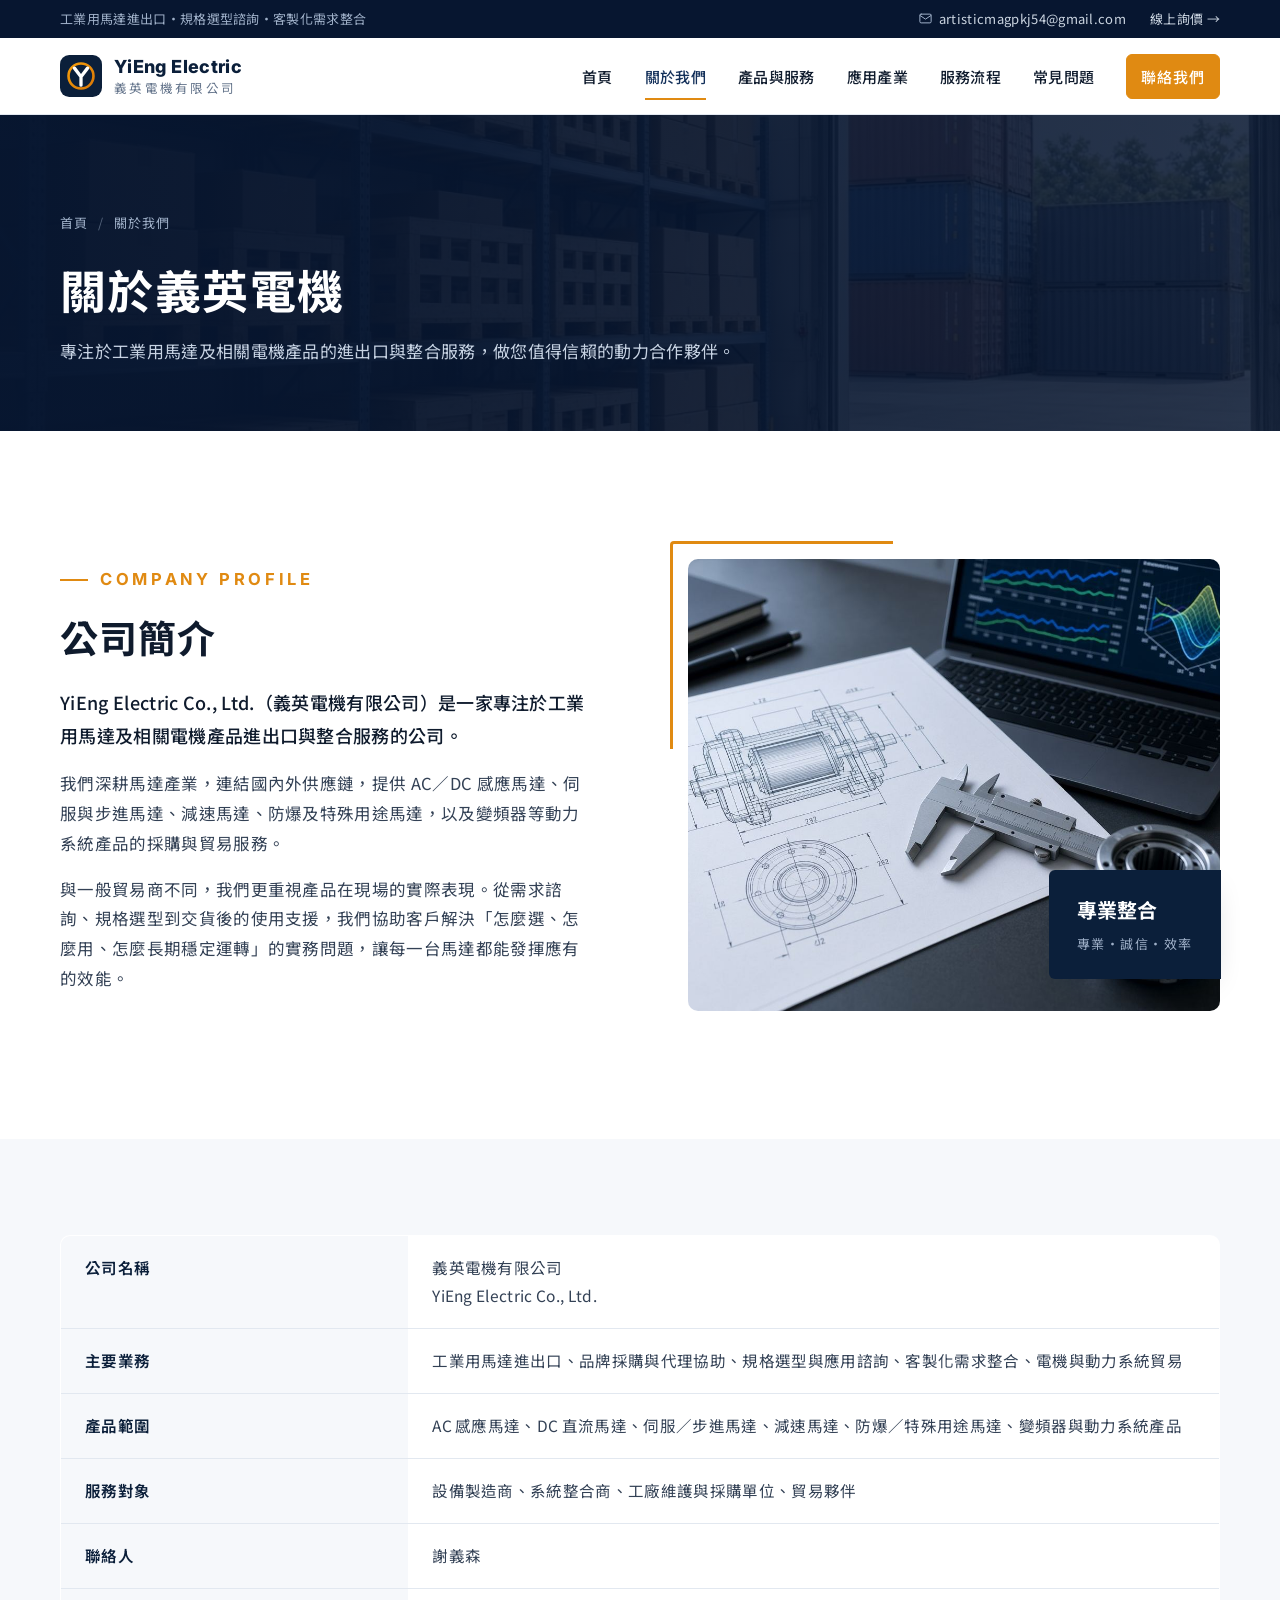
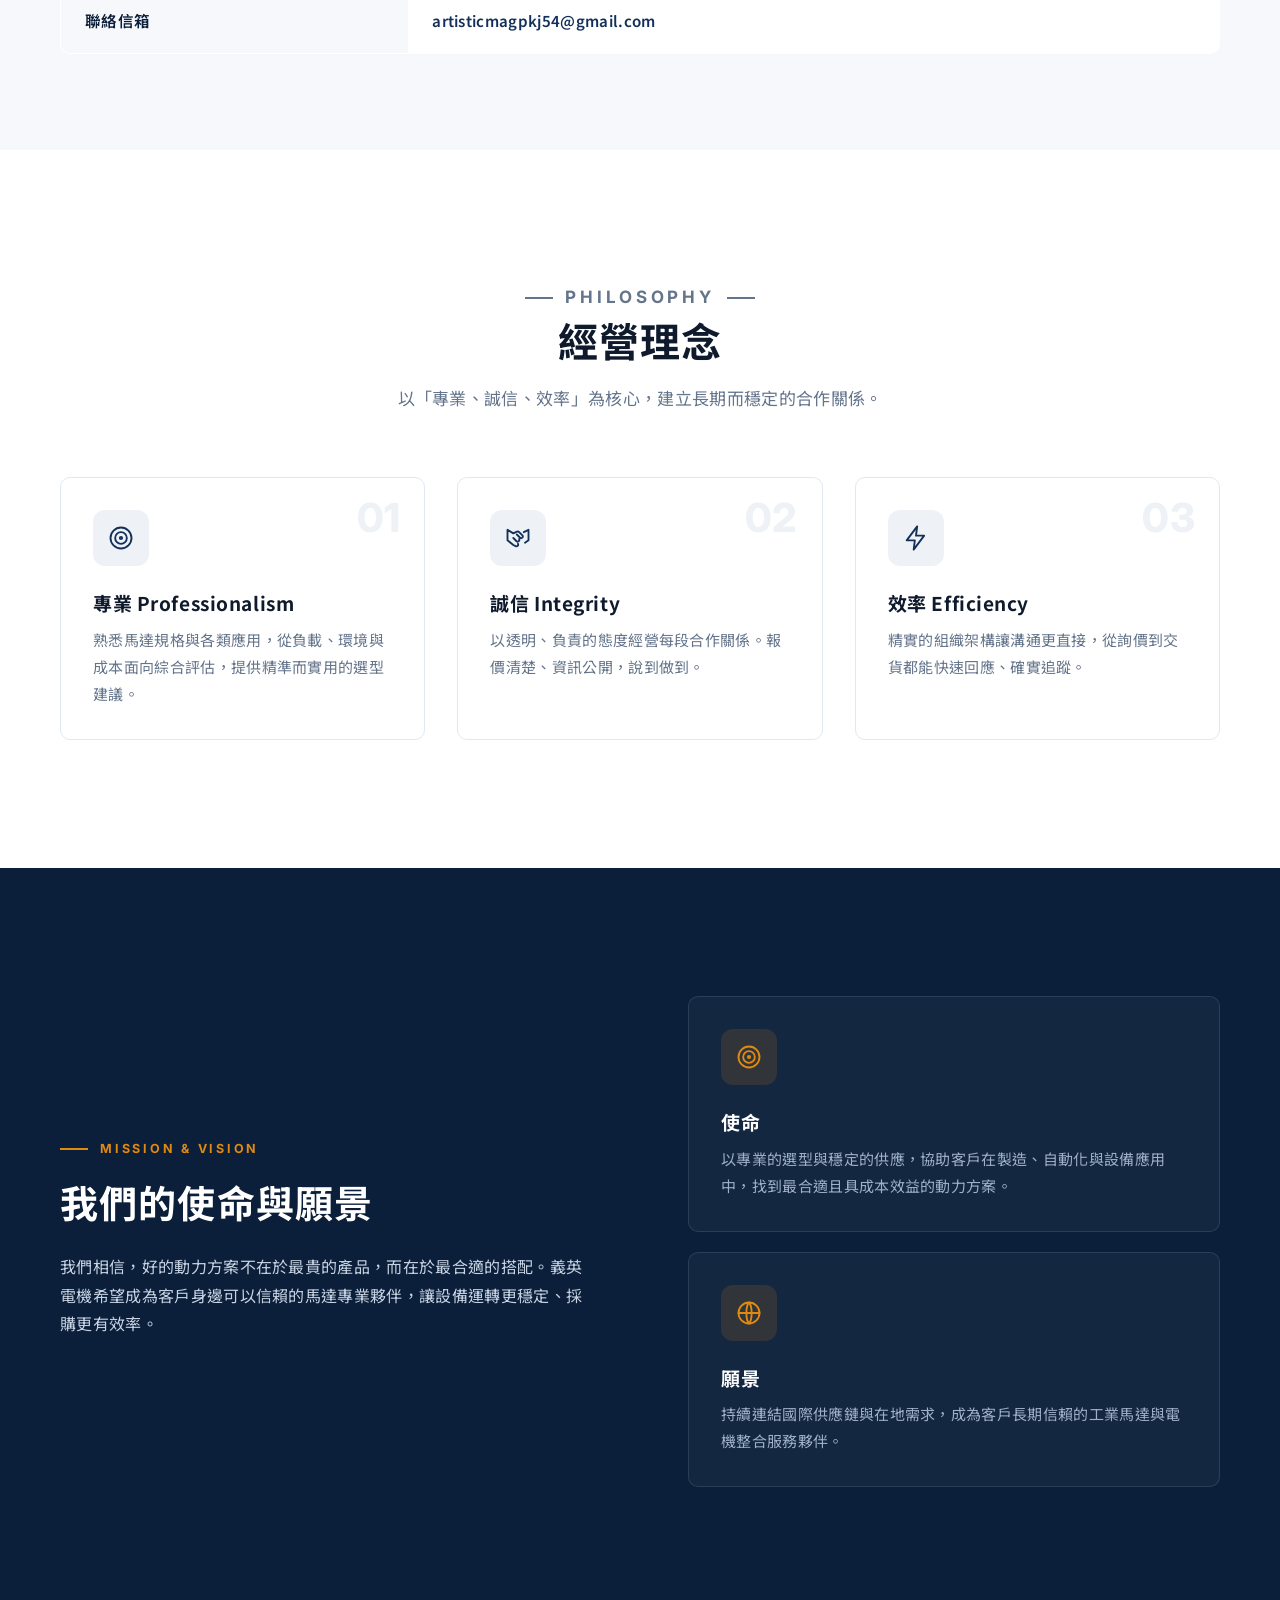
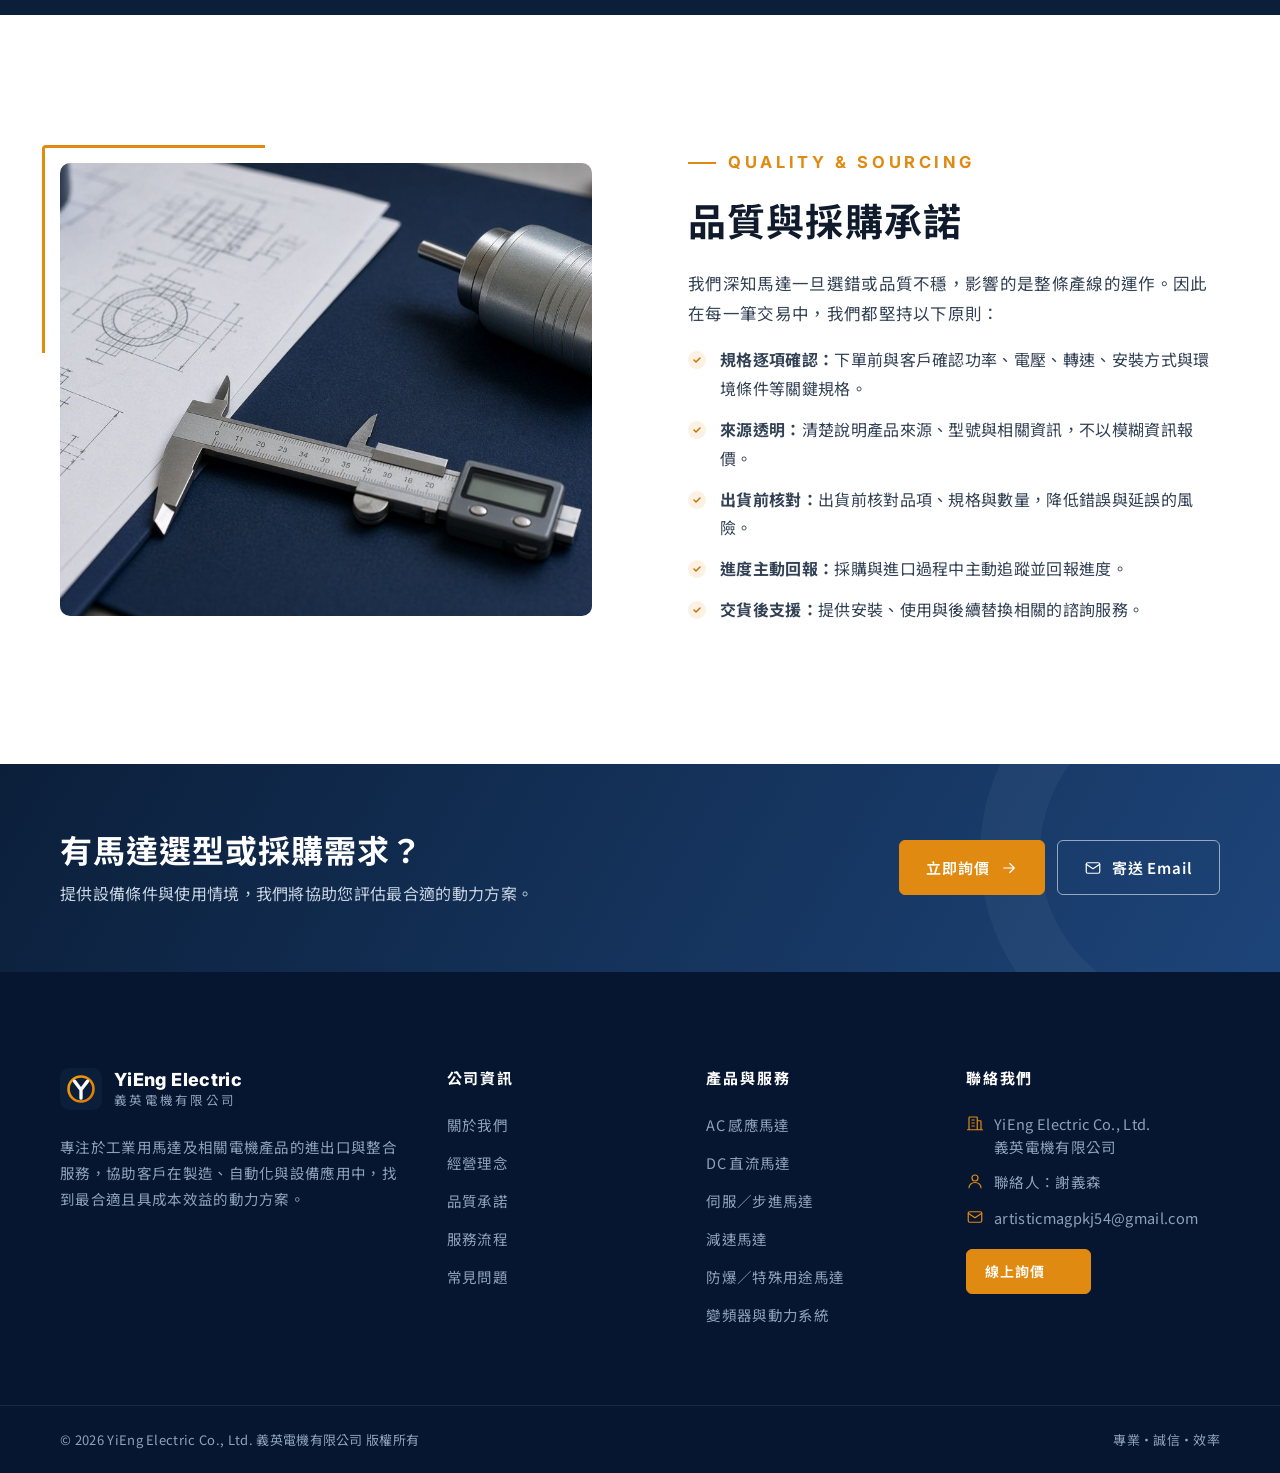
==== about.html @ 6cacd3fe "全面改版：多頁式企業官網（關於我們、產品與服務、應用產業、服務流程、常見問題、聯絡我們）" ====
<!DOCTYPE html>
<html lang="zh-Hant-TW">
<head>
<meta charset="UTF-8" />
<meta name="viewport" content="width=device-width, initial-scale=1.0" />
<title>關於我們｜YiEng Electric 義英電機有限公司</title>
<meta name="description" content="認識義英電機有限公司：專注工業用馬達及電機產品進出口與整合服務，秉持專業、誠信、效率的經營理念。" />
<meta name="robots" content="index, follow" />
<meta property="og:title" content="關於我們｜YiEng Electric 義英電機有限公司" />
<meta property="og:description" content="認識義英電機有限公司：專注工業用馬達及電機產品進出口與整合服務，秉持專業、誠信、效率的經營理念。" />
<meta property="og:image" content="images/hero2.jpg" />
<meta property="og:type" content="website" />
<meta name="theme-color" content="#0b1f3a" />
<link rel="icon" href="images/favicon.svg" type="image/svg+xml" />
<link rel="preconnect" href="https://fonts.googleapis.com" />
<link rel="preconnect" href="https://fonts.gstatic.com" crossorigin />
<link href="https://fonts.googleapis.com/css2?family=Inter:wght@500;600;700;800&family=Noto+Sans+TC:wght@400;500;600;700&display=swap" rel="stylesheet" />
<link rel="stylesheet" href="css/style.css" />
<script>document.documentElement.className+=' js';</script>
<script type="application/ld+json">{"@context":"https://schema.org","@type":"Organization","name":"YiEng Electric Co., Ltd.","alternateName":"義英電機有限公司","description":"專營工業用馬達及電機產品進出口、選型諮詢與客製化需求整合。","email":"artisticmagpkj54@gmail.com","contactPoint":{"@type":"ContactPoint","contactType":"sales","email":"artisticmagpkj54@gmail.com","availableLanguage":["zh-Hant","en"]}}</script>
</head>
<body>
<div class="topbar"><div class="container">
  <div class="tb-left">工業用馬達進出口・規格選型諮詢・客製化需求整合</div>
  <div class="tb-right"><span><svg class="i" viewBox="0 0 24 24" aria-hidden="true"><rect x="3" y="5" width="18" height="14" rx="2"/><path d="M3 7l9 6 9-6"/></svg><a href="mailto:artisticmagpkj54@gmail.com">artisticmagpkj54@gmail.com</a></span><a href="contact.html">線上詢價 →</a></div>
</div></div>
<header class="header"><div class="container">
  <a href="index.html" class="brand" aria-label="YiEng Electric 義英電機 首頁"><img src="images/logo.svg" alt="" width="42" height="42" /><span class="brand-text"><strong>YiEng Electric</strong><small>義英電機有限公司</small></span></a>
  <nav class="nav" aria-label="主選單">
    <a href="index.html">首頁</a><a href="about.html" class="active">關於我們</a><a href="products.html">產品與服務</a><a href="industries.html">應用產業</a><a href="process.html">服務流程</a><a href="faq.html">常見問題</a>
    <a href="contact.html" class="btn btn-sm">聯絡我們</a>
  </nav>
  <button class="nav-toggle" aria-label="開啟選單" aria-expanded="false"><span></span><span></span><span></span></button>
</div></header>
<main>
<section class="page-hero"><div class="bg" style="background-image:url('images/about.jpg')"></div><div class="container">
<div class="crumbs reveal"><a href="index.html">首頁</a><span class="sep">/</span><span>關於我們</span></div>
<h1 class="reveal d1">關於義英電機</h1><p class="reveal d2">專注於工業用馬達及相關電機產品的進出口與整合服務，做您值得信賴的動力合作夥伴。</p></div></section>
<section class="section"><div class="container grid-2">
<div class="prose reveal"><p class="eyebrow">Company Profile</p><h2>公司簡介</h2>
<p class="lead-text">YiEng Electric Co., Ltd.（義英電機有限公司）是一家專注於工業用馬達及相關電機產品進出口與整合服務的公司。</p>
<p>我們深耕馬達產業，連結國內外供應鏈，提供 AC／DC 感應馬達、伺服與步進馬達、減速馬達、防爆及特殊用途馬達，以及變頻器等動力系統產品的採購與貿易服務。</p>
<p>與一般貿易商不同，我們更重視產品在現場的實際表現。從需求諮詢、規格選型到交貨後的使用支援，我們協助客戶解決「怎麼選、怎麼用、怎麼長期穩定運轉」的實務問題，讓每一台馬達都能發揮應有的效能。</p></div>
<div class="media-frame reveal d1"><img src="images/consulting.jpg" alt="馬達技術圖面與規格分析" loading="lazy" /><div class="media-tag"><strong>專業整合</strong><span>專業・誠信・效率</span></div></div>
</div></section>

<section class="section-sm bg-light"><div class="container">
<table class="info-table reveal">
<tr><th>公司名稱</th><td>義英電機有限公司<br/>YiEng Electric Co., Ltd.</td></tr>
<tr><th>主要業務</th><td>工業用馬達進出口、品牌採購與代理協助、規格選型與應用諮詢、客製化需求整合、電機與動力系統貿易</td></tr>
<tr><th>產品範圍</th><td>AC 感應馬達、DC 直流馬達、伺服／步進馬達、減速馬達、防爆／特殊用途馬達、變頻器與動力系統產品</td></tr>
<tr><th>服務對象</th><td>設備製造商、系統整合商、工廠維護與採購單位、貿易夥伴</td></tr>
<tr><th>聯絡人</th><td>謝義森</td></tr>
<tr><th>聯絡信箱</th><td><a href="mailto:artisticmagpkj54@gmail.com" class="link-arrow">artisticmagpkj54@gmail.com</a></td></tr>
</table></div></section>

<section class="section" id="philosophy"><div class="container">
<div class="sec-head center reveal"><p class="eyebrow">Philosophy</p><h2>經營理念</h2><p>以「專業、誠信、效率」為核心，建立長期而穩定的合作關係。</p></div>
<div class="grid-3">
<div class="fcard reveal d1"><span class="num">01</span><div class="ficon"><svg class="i" viewBox="0 0 24 24" aria-hidden="true"><circle cx="12" cy="12" r="9"/><circle cx="12" cy="12" r="5"/><circle cx="12" cy="12" r="1"/></svg></div><h3>專業 Professionalism</h3><p>熟悉馬達規格與各類應用，從負載、環境與成本面向綜合評估，提供精準而實用的選型建議。</p></div>
<div class="fcard reveal d2"><span class="num">02</span><div class="ficon"><svg class="i" viewBox="0 0 24 24" aria-hidden="true"><path d="M8 12l3 3a1.5 1.5 0 0 0 2-2M11 9l3 3a1.5 1.5 0 0 0 2-2l-3-3a2 2 0 0 0-2.4-.3L8 8 3 5v9l5 4 2 1a1.5 1.5 0 0 0 2-2M21 5l-4 2M21 5v9l-3 2"/></svg></div><h3>誠信 Integrity</h3><p>以透明、負責的態度經營每段合作關係。報價清楚、資訊公開，說到做到。</p></div>
<div class="fcard reveal d3"><span class="num">03</span><div class="ficon"><svg class="i" viewBox="0 0 24 24" aria-hidden="true"><path d="M13 2L4 14h7l-1 8 9-12h-7z"/></svg></div><h3>效率 Efficiency</h3><p>精實的組織架構讓溝通更直接，從詢價到交貨都能快速回應、確實追蹤。</p></div>
</div></div></section>

<section class="section bg-navy"><div class="container grid-2">
<div class="reveal"><p class="eyebrow">Mission &amp; Vision</p><h2 style="font-size:clamp(28px,3vw,38px);margin-bottom:24px">我們的使命與願景</h2>
<p>我們相信，好的動力方案不在於最貴的產品，而在於最合適的搭配。義英電機希望成為客戶身邊可以信賴的馬達專業夥伴，讓設備運轉更穩定、採購更有效率。</p></div>
<div class="reveal d1" style="display:grid;gap:20px">
<div class="fcard"><div class="ficon"><svg class="i" viewBox="0 0 24 24" aria-hidden="true"><circle cx="12" cy="12" r="9"/><circle cx="12" cy="12" r="5"/><circle cx="12" cy="12" r="1"/></svg></div><h3>使命</h3><p>以專業的選型與穩定的供應，協助客戶在製造、自動化與設備應用中，找到最合適且具成本效益的動力方案。</p></div>
<div class="fcard"><div class="ficon"><svg class="i" viewBox="0 0 24 24" aria-hidden="true"><circle cx="12" cy="12" r="9"/><path d="M3 12h18M12 3c3 3.3 3 14.7 0 18M12 3c-3 3.3-3 14.7 0 18"/></svg></div><h3>願景</h3><p>持續連結國際供應鏈與在地需求，成為客戶長期信賴的工業馬達與電機整合服務夥伴。</p></div>
</div></div></section>

<section class="section" id="quality"><div class="container grid-2">
<div class="media-frame reveal"><img src="images/quality.jpg" alt="馬達規格量測與圖面確認" loading="lazy" /></div>
<div class="prose reveal d1"><p class="eyebrow">Quality &amp; Sourcing</p><h2>品質與採購承諾</h2>
<p>我們深知馬達一旦選錯或品質不穩，影響的是整條產線的運作。因此在每一筆交易中，我們都堅持以下原則：</p>
<ul class="checklist">
<li><strong>規格逐項確認：</strong>下單前與客戶確認功率、電壓、轉速、安裝方式與環境條件等關鍵規格。</li>
<li><strong>來源透明：</strong>清楚說明產品來源、型號與相關資訊，不以模糊資訊報價。</li>
<li><strong>出貨前核對：</strong>出貨前核對品項、規格與數量，降低錯誤與延誤的風險。</li>
<li><strong>進度主動回報：</strong>採購與進口過程中主動追蹤並回報進度。</li>
<li><strong>交貨後支援：</strong>提供安裝、使用與後續替換相關的諮詢服務。</li>
</ul></div></div></section>
<section class="cta"><div class="container">
<div class="reveal"><h2>有馬達選型或採購需求？</h2><p>提供設備條件與使用情境，我們將協助您評估最合適的動力方案。</p></div>
<div class="actions reveal d1"><a href="contact.html" class="btn">立即詢價 <svg class="i" viewBox="0 0 24 24" aria-hidden="true"><path d="M5 12h14M13 6l6 6-6 6"/></svg></a><a href="mailto:artisticmagpkj54@gmail.com" class="btn btn-outline"><svg class="i" viewBox="0 0 24 24" aria-hidden="true"><rect x="3" y="5" width="18" height="14" rx="2"/><path d="M3 7l9 6 9-6"/></svg> 寄送 Email</a></div>
</div></section>
</main>
<footer class="footer">
  <div class="container f-top">
    <div>
      <a href="index.html" class="brand"><img src="images/logo.svg" alt="" width="42" height="42" /><span class="brand-text"><strong>YiEng Electric</strong><small>義英電機有限公司</small></span></a>
      <p class="f-about">專注於工業用馬達及相關電機產品的進出口與整合服務，協助客戶在製造、自動化與設備應用中，找到最合適且具成本效益的動力方案。</p>
    </div>
    <div><h4>公司資訊</h4><ul>
      <li><a href="about.html">關於我們</a></li><li><a href="about.html#philosophy">經營理念</a></li><li><a href="about.html#quality">品質承諾</a></li><li><a href="process.html">服務流程</a></li><li><a href="faq.html">常見問題</a></li></ul></div>
    <div><h4>產品與服務</h4><ul>
      <li><a href="products.html#ac">AC 感應馬達</a></li><li><a href="products.html#dc">DC 直流馬達</a></li><li><a href="products.html#servo">伺服／步進馬達</a></li><li><a href="products.html#gear">減速馬達</a></li><li><a href="products.html#special">防爆／特殊用途馬達</a></li><li><a href="products.html#drive">變頻器與動力系統</a></li></ul></div>
    <div class="f-contact"><h4>聯絡我們</h4><ul>
      <li><svg class="i" viewBox="0 0 24 24" aria-hidden="true"><path d="M4 21V5a1 1 0 0 1 1-1h9a1 1 0 0 1 1 1v16M15 9h4a1 1 0 0 1 1 1v11M2 21h20M8 8h3M8 12h3M8 16h3"/></svg><span>YiEng Electric Co., Ltd.<br/>義英電機有限公司</span></li>
      <li><svg class="i" viewBox="0 0 24 24" aria-hidden="true"><circle cx="12" cy="8" r="4"/><path d="M4 21c0-4 3.6-7 8-7s8 3 8 7"/></svg><span>聯絡人：謝義森</span></li>
      <li><svg class="i" viewBox="0 0 24 24" aria-hidden="true"><rect x="3" y="5" width="18" height="14" rx="2"/><path d="M3 7l9 6 9-6"/></svg><a href="mailto:artisticmagpkj54@gmail.com">artisticmagpkj54@gmail.com</a></li></ul>
      <a href="contact.html" class="btn btn-sm" style="margin-top:8px">線上詢價 <svg class="i" viewBox="0 0 24 24" aria-hidden="true"><path d="M5 12h14M13 6l6 6-6 6"/></svg></a></div>
  </div>
  <div class="f-bottom"><div class="container"><span>© <span id="year">2026</span> YiEng Electric Co., Ltd. 義英電機有限公司 版權所有</span><span>專業・誠信・效率</span></div></div>
</footer>
<a href="#" class="to-top" aria-label="回到頂端"><svg class="i" viewBox="0 0 24 24" aria-hidden="true"><path d="M12 19V5M6 11l6-6 6 6"/></svg></a>
<script src="js/main.js"></script>
</body>
</html>
---- css/style.css ----
/* YiEng Electric — corporate stylesheet */
:root{
  --navy-900:#071630; --navy-800:#0b1f3a; --navy-700:#13305a; --navy-600:#1d4479;
  --steel-700:#3b4a5e; --steel-500:#64748b; --steel-300:#cbd5e1; --steel-200:#e2e8f0; --steel-100:#eef2f6; --steel-50:#f6f8fb;
  --ink:#0f1b2d; --text:#334155; --muted:#64748b; --white:#fff;
  --accent:#e08a12; --accent-600:#c47508;
  --radius:6px; --radius-lg:10px;
  --shadow-sm:0 1px 2px rgba(15,27,45,.06),0 1px 3px rgba(15,27,45,.08);
  --shadow:0 10px 30px -12px rgba(11,31,58,.25);
  --container:1240px; --gutter:clamp(20px,4vw,40px);
  --s1:8px; --s2:16px; --s3:24px; --s4:32px; --s5:48px; --s6:64px; --s7:96px; --s8:128px;
  --font:"Noto Sans TC","PingFang TC","Microsoft JhengHei",system-ui,sans-serif;
  --font-en:"Inter","Noto Sans TC",system-ui,sans-serif;
}
*,*::before,*::after{box-sizing:border-box}
html{scroll-behavior:smooth;-webkit-text-size-adjust:100%}
html,body{overflow-x:clip}
body{margin:0;font-family:var(--font);color:var(--text);background:#fff;font-size:16px;line-height:1.8;letter-spacing:.02em;-webkit-font-smoothing:antialiased}
img{max-width:100%;display:block}
a{color:inherit;text-decoration:none}
h1,h2,h3,h4{color:var(--ink);margin:0;line-height:1.35;font-weight:700;letter-spacing:.03em}
p{margin:0 0 1em}
ul{margin:0;padding:0;list-style:none}
.container{max-width:var(--container);margin:0 auto;padding:0 var(--gutter)}
.sr-only{position:absolute;width:1px;height:1px;overflow:hidden;clip:rect(0 0 0 0)}
svg.i{width:24px;height:24px;fill:none;stroke:currentColor;stroke-width:1.6;stroke-linecap:round;stroke-linejoin:round;flex:none}

/* ---------- Top bar & header ---------- */
.topbar{background:var(--navy-900);color:#9fb0c8;font-size:13px}
.topbar .container{display:flex;justify-content:space-between;align-items:center;height:38px;gap:16px}
.topbar a{color:#cbd5e1}.topbar a:hover{color:#fff}
.topbar .tb-right{display:flex;gap:24px;align-items:center}
.topbar .tb-right span{display:inline-flex;align-items:center;gap:6px}
.topbar svg.i{width:15px;height:15px}
.header{position:sticky;top:0;z-index:50;background:rgba(255,255,255,.97);backdrop-filter:saturate(1.4) blur(8px);border-bottom:1px solid var(--steel-200);transition:box-shadow .3s}
.header.scrolled{box-shadow:0 6px 24px -10px rgba(11,31,58,.18)}
.header .container{display:flex;align-items:center;justify-content:space-between;height:76px}
.brand{display:flex;align-items:center;gap:12px}
.brand img{width:42px;height:42px}
.brand-text{display:flex;flex-direction:column;line-height:1.15}
.brand-text strong{font-family:var(--font-en);font-size:18px;color:var(--navy-800);letter-spacing:.02em;font-weight:800}
.brand-text small{font-size:12.5px;color:var(--steel-500);letter-spacing:.18em;margin-top:3px}
.nav{display:flex;align-items:center;gap:4px}
.nav a{position:relative;padding:8px 14px;font-size:15px;font-weight:500;color:var(--ink)}
.nav a::after{content:"";position:absolute;left:14px;right:14px;bottom:-2px;height:2px;background:var(--accent);transform:scaleX(0);transition:transform .25s;transform-origin:left}
.nav a:hover::after,.nav a.active::after{transform:scaleX(1)}
.nav a.active{color:var(--navy-700)}
.nav .btn{margin-left:14px;color:#fff}
.nav .btn::after{display:none}
.nav-toggle{display:none;background:none;border:0;width:44px;height:44px;padding:10px;cursor:pointer}
.nav-toggle span{display:block;height:2px;background:var(--navy-800);margin:5px 0;transition:.3s}
.nav-toggle.open span:nth-child(1){transform:translateY(7px) rotate(45deg)}
.nav-toggle.open span:nth-child(2){opacity:0}
.nav-toggle.open span:nth-child(3){transform:translateY(-7px) rotate(-45deg)}

/* ---------- Buttons ---------- */
.btn{display:inline-flex;align-items:center;gap:10px;background:var(--accent);color:#fff;font-weight:600;font-size:15px;padding:13px 26px;border-radius:var(--radius);border:1px solid var(--accent);transition:background .2s,transform .2s,box-shadow .2s;letter-spacing:.06em;cursor:pointer;font-family:inherit}
.btn:hover{background:var(--accent-600);border-color:var(--accent-600);transform:translateY(-1px);box-shadow:0 8px 20px -8px rgba(224,138,18,.6)}
.btn svg.i{width:18px;height:18px;transition:transform .2s}
.btn:hover svg.i{transform:translateX(3px)}
.btn-sm{padding:9px 18px;font-size:14px}
.btn-outline{background:transparent;color:#fff;border-color:rgba(255,255,255,.55)}
.btn-outline:hover{background:#fff;color:var(--navy-800);border-color:#fff;box-shadow:none}
.btn-navy{background:var(--navy-800);border-color:var(--navy-800)}
.btn-navy:hover{background:var(--navy-700);border-color:var(--navy-700);box-shadow:var(--shadow)}
.link-arrow{display:inline-flex;align-items:center;gap:8px;font-weight:600;color:var(--navy-700);font-size:15px}
.link-arrow svg.i{width:18px;height:18px;transition:transform .2s}
.link-arrow:hover{color:var(--accent-600)}.link-arrow:hover svg.i{transform:translateX(4px)}

/* ---------- Hero ---------- */
.hero{position:relative;min-height:min(86vh,760px);display:flex;align-items:center;color:#fff;overflow:hidden;background:var(--navy-900)}
.hero-bg{position:absolute;inset:0;background-size:cover;background-position:center right;transform:scale(1.04);animation:heroZoom 14s ease-out forwards}
@keyframes heroZoom{to{transform:scale(1)}}
.hero::before{content:"";position:absolute;inset:0;z-index:1;background:linear-gradient(90deg,rgba(7,22,48,.96) 0%,rgba(7,22,48,.82) 38%,rgba(7,22,48,.25) 72%,rgba(7,22,48,.1) 100%)}
.hero .container{position:relative;z-index:2;width:100%;padding-top:var(--s7);padding-bottom:var(--s8)}
.hero-content{max-width:640px}
.eyebrow{display:inline-flex;align-items:center;gap:12px;font-family:var(--font-en);font-size:12.5px;font-weight:700;letter-spacing:.22em;text-transform:uppercase;color:var(--accent);margin-bottom:var(--s2)}
.eyebrow::before{content:"";width:28px;height:2px;background:currentColor}
.hero h1{color:#fff;font-size:clamp(34px,5vw,58px);font-weight:700;line-height:1.25;letter-spacing:.04em;margin-bottom:var(--s3)}
.hero h1 em{font-style:normal;color:#ffd08a}
.hero .lead{font-size:clamp(16px,1.4vw,18.5px);color:#c7d3e3;max-width:560px;margin-bottom:var(--s4)}
.hero-actions{display:flex;gap:14px;flex-wrap:wrap}
.hero-meta{position:absolute;z-index:2;left:0;right:0;bottom:0;border-top:1px solid rgba(255,255,255,.12);background:rgba(7,22,48,.55);backdrop-filter:blur(6px)}
.hero-meta .container{display:grid;grid-template-columns:repeat(4,1fr);padding-top:0;padding-bottom:0}
.hero-meta .hm{display:flex;gap:14px;align-items:center;padding:22px 20px;border-left:1px solid rgba(255,255,255,.1)}
.hero-meta .hm:first-child{border-left:0;padding-left:0}
.hero-meta svg.i{width:30px;height:30px;color:var(--accent)}
.hero-meta strong{display:block;color:#fff;font-size:15px;font-weight:600}
.hero-meta span{display:block;font-size:13px;color:#9fb0c8;line-height:1.5}

/* Page hero (subpages) */
.page-hero{position:relative;color:#fff;background:var(--navy-900);overflow:hidden}
.page-hero .bg{position:absolute;inset:0;background-size:cover;background-position:center;opacity:.35}
.page-hero::before{content:"";position:absolute;inset:0;z-index:1;background:linear-gradient(90deg,rgba(7,22,48,.95),rgba(7,22,48,.6))}
.page-hero .container{position:relative;z-index:2;padding-top:var(--s7);padding-bottom:var(--s6)}
.page-hero h1{color:#fff;font-size:clamp(30px,4vw,46px);margin-bottom:var(--s2)}
.page-hero p{color:#c7d3e3;max-width:680px;font-size:17px;margin:0}
.crumbs{display:flex;gap:10px;font-size:13px;color:#9fb0c8;margin-bottom:var(--s3);letter-spacing:.08em}
.crumbs a:hover{color:#fff}
.crumbs span.sep{opacity:.5}

/* ---------- Sections ---------- */
.section{padding:var(--s8) 0}
.section-sm{padding:var(--s7) 0}
.bg-light{background:var(--steel-50)}
.bg-navy{background:var(--navy-800);color:#c7d3e3}
.bg-navy h2,.bg-navy h3{color:#fff}
.sec-head{max-width:760px;margin-bottom:var(--s6)}
.sec-head.center{margin-left:auto;margin-right:auto;text-align:center}
.sec-head.center .eyebrow::after{content:"";width:28px;height:2px;background:currentColor}
.sec-head h2{font-size:clamp(28px,3.2vw,40px);margin-bottom:var(--s2)}
.sec-head p{font-size:17px;color:var(--muted);margin:0}
.bg-navy .sec-head p{color:#9fb0c8}
.sec-head-row{display:flex;justify-content:space-between;align-items:flex-end;gap:var(--s4);margin-bottom:var(--s6)}
.sec-head-row .sec-head{margin-bottom:0}

.grid-2{display:grid;grid-template-columns:1fr 1fr;gap:var(--s7);align-items:center}
.grid-3{display:grid;grid-template-columns:repeat(3,1fr);gap:var(--s4)}
.grid-4{display:grid;grid-template-columns:repeat(4,1fr);gap:var(--s3)}

/* Intro split */
.media-frame{position:relative}
.media-frame img{width:100%;aspect-ratio:4/3.4;object-fit:cover;border-radius:var(--radius-lg)}
.media-frame::before{content:"";position:absolute;left:-18px;top:-18px;width:42%;height:46%;border-left:3px solid var(--accent);border-top:3px solid var(--accent);border-radius:4px 0 0 0}
.media-tag{position:absolute;right:-1px;bottom:32px;background:var(--navy-800);color:#fff;padding:22px 28px;border-radius:var(--radius) 0 0 var(--radius);box-shadow:var(--shadow)}
.media-tag strong{display:block;font-size:20px}
.media-tag span{font-size:13px;color:#9fb0c8;letter-spacing:.12em}
.prose h2{font-size:clamp(28px,3vw,38px);margin-bottom:var(--s3)}
.prose p{font-size:16.5px}
.prose .lead-text{font-size:18px;color:var(--ink);font-weight:500}
.checklist li{position:relative;padding-left:32px;margin-bottom:12px}
.checklist li::before{content:"";position:absolute;left:0;top:6px;width:18px;height:18px;border-radius:50%;background:rgba(224,138,18,.12) url("data:image/svg+xml,%3Csvg xmlns='http://www.w3.org/2000/svg' viewBox='0 0 24 24' fill='none' stroke='%23c47508' stroke-width='3' stroke-linecap='round' stroke-linejoin='round'%3E%3Cpath d='M6 12l4 4 8-8'/%3E%3C/svg%3E") center/12px no-repeat}
.values-row{display:grid;grid-template-columns:repeat(3,1fr);gap:0;border-top:1px solid var(--steel-200);margin-top:var(--s4)}
.values-row div{padding:var(--s3) var(--s2) 0 0}
.values-row strong{display:block;font-size:20px;color:var(--navy-800);margin-bottom:4px}
.values-row span{font-size:14px;color:var(--muted);line-height:1.6;display:block}

/* Product cards */
.pcard{background:#fff;border:1px solid var(--steel-200);border-radius:var(--radius-lg);overflow:hidden;display:flex;flex-direction:column;transition:transform .35s,box-shadow .35s,border-color .35s}
.pcard:hover{transform:translateY(-6px);box-shadow:var(--shadow);border-color:transparent}
.pcard .ph{aspect-ratio:4/3;overflow:hidden;background:#eceff3}
.pcard .ph img{width:100%;height:100%;object-fit:cover;transition:transform .6s}
.pcard:hover .ph img{transform:scale(1.05)}
.pcard .pb{padding:var(--s3) var(--s3) var(--s4);display:flex;flex-direction:column;flex:1}
.pcard .tag{font-family:var(--font-en);font-size:12px;letter-spacing:.16em;color:var(--accent-600);font-weight:700;text-transform:uppercase;margin-bottom:6px}
.pcard h3{font-size:20px;margin-bottom:10px}
.pcard p{font-size:15px;color:var(--muted);flex:1}
.pcard .link-arrow{margin-top:8px}

/* Icon feature cards */
.fcard{padding:var(--s4);background:#fff;border:1px solid var(--steel-200);border-radius:var(--radius-lg);transition:border-color .3s,box-shadow .3s,transform .3s;position:relative}
.fcard:hover{border-color:var(--navy-600);box-shadow:var(--shadow);transform:translateY(-3px)}
.ficon{width:56px;height:56px;border-radius:12px;display:grid;place-items:center;background:var(--steel-100);color:var(--navy-700);margin-bottom:var(--s3);transition:background .3s,color .3s}
.ficon svg.i{width:28px;height:28px}
.fcard:hover .ficon{background:var(--navy-800);color:#fff}
.fcard h3{font-size:19px;margin-bottom:10px}
.fcard p{font-size:15px;color:var(--muted);margin:0}
.fcard .num{position:absolute;right:24px;top:20px;font-family:var(--font-en);font-weight:800;font-size:40px;color:var(--steel-100);line-height:1}
.bg-navy .fcard{background:rgba(255,255,255,.04);border-color:rgba(255,255,255,.1)}
.bg-navy .fcard p{color:#9fb0c8}
.bg-navy .fcard .ficon{background:rgba(224,138,18,.14);color:var(--accent)}
.bg-navy .fcard:hover{border-color:var(--accent);background:rgba(255,255,255,.06)}
.bg-navy .fcard .num{color:rgba(255,255,255,.06)}

/* Services list */
.svc-list{display:grid;grid-template-columns:repeat(2,1fr);border-top:1px solid var(--steel-200)}
.svc{display:flex;gap:var(--s3);padding:var(--s4) var(--s3) var(--s4) 0;border-bottom:1px solid var(--steel-200)}
.svc:nth-child(odd){border-right:1px solid var(--steel-200)}
.svc:nth-child(even){padding-left:var(--s4)}
.svc .ficon{margin:0}
.svc h3{font-size:19px;margin-bottom:6px}
.svc p{margin:0;font-size:15px;color:var(--muted)}

/* Industry tiles */
.itile{position:relative;border-radius:var(--radius-lg);overflow:hidden;aspect-ratio:3/4;color:#fff;display:flex;align-items:flex-end}
.itile img{position:absolute;inset:0;width:100%;height:100%;object-fit:cover;transition:transform .7s}
.itile::after{content:"";position:absolute;inset:0;background:linear-gradient(180deg,rgba(7,22,48,0) 35%,rgba(7,22,48,.92))}
.itile:hover img{transform:scale(1.06)}
.itile .it{position:relative;z-index:1;padding:var(--s3)}
.itile h3{color:#fff;font-size:20px;margin-bottom:6px}
.itile p{font-size:14px;color:#c7d3e3;margin:0;line-height:1.6}

/* Process */
.steps{display:grid;grid-template-columns:repeat(6,1fr);gap:0;counter-reset:st;position:relative}
.step{position:relative;padding:0 var(--s2) 0 0}
.step::before{counter-increment:st;content:counter(st,decimal-leading-zero);display:grid;place-items:center;width:56px;height:56px;border-radius:50%;background:#fff;border:2px solid var(--navy-800);color:var(--navy-800);font-family:var(--font-en);font-weight:800;font-size:17px;position:relative;z-index:1;margin-bottom:var(--s3);transition:.3s}
.step:hover::before{background:var(--accent);border-color:var(--accent);color:#fff}
.step::after{content:"";position:absolute;top:28px;left:56px;right:0;height:2px;background:repeating-linear-gradient(90deg,var(--steel-300) 0 6px,transparent 6px 12px)}
.step:last-child::after{display:none}
.step h3{font-size:18px;margin-bottom:8px}
.step p{font-size:14.5px;color:var(--muted);line-height:1.7;margin:0}
.bg-light .step::before{background:var(--steel-50)}

/* Timeline (process page) */
.timeline{position:relative;max-width:980px;margin:0 auto}
.timeline::before{content:"";position:absolute;left:39px;top:0;bottom:0;width:2px;background:var(--steel-200)}
.tl{display:grid;grid-template-columns:80px 1fr;gap:var(--s4);padding-bottom:var(--s5);position:relative}
.tl:last-child{padding-bottom:0}
.tl .dot{width:80px;height:80px;border-radius:50%;background:#fff;border:2px solid var(--navy-800);display:grid;place-items:center;color:var(--navy-800);position:relative;z-index:1}
.tl .dot svg.i{width:32px;height:32px}
.tl-body{background:#fff;border:1px solid var(--steel-200);border-radius:var(--radius-lg);padding:var(--s4)}
.tl-body .k{font-family:var(--font-en);font-size:12px;letter-spacing:.18em;color:var(--accent-600);font-weight:700}
.tl-body h3{font-size:22px;margin:4px 0 12px}
.tl-body p{color:var(--muted);font-size:15.5px}
.tl-cols{display:grid;grid-template-columns:1fr 1fr;gap:var(--s3);margin-top:var(--s2);padding-top:var(--s3);border-top:1px dashed var(--steel-200)}
.tl-cols h4{font-size:14px;color:var(--navy-700);letter-spacing:.1em;margin-bottom:10px}
.tl-cols li{font-size:14.5px;margin-bottom:6px;padding-left:16px;position:relative;line-height:1.6}
.tl-cols li::before{content:"";position:absolute;left:0;top:9px;width:6px;height:6px;background:var(--accent);border-radius:1px}

/* Product detail blocks */
.cat-nav{position:sticky;top:76px;z-index:20;background:#fff;border-bottom:1px solid var(--steel-200)}
.cat-nav .container{display:flex;gap:6px;overflow-x:auto;scrollbar-width:none;padding-top:12px;padding-bottom:12px}
.cat-nav .container::-webkit-scrollbar{display:none}
.cat-nav a{white-space:nowrap;padding:8px 16px;border-radius:999px;font-size:14px;font-weight:500;color:var(--steel-700);border:1px solid var(--steel-200);transition:.2s}
.cat-nav a:hover{border-color:var(--navy-700);color:var(--navy-700)}
.prod{display:grid;grid-template-columns:1.05fr 1fr;gap:var(--s7);align-items:center;padding:var(--s7) 0;border-bottom:1px solid var(--steel-200);scroll-margin-top:150px}
.prod:last-child{border-bottom:0}
.prod.rev .prod-img{order:2}
.prod-img{border-radius:var(--radius-lg);overflow:hidden;background:#eceff3}
.prod-img img{width:100%;aspect-ratio:4/3;object-fit:cover}
.prod .tag{font-family:var(--font-en);font-size:12.5px;letter-spacing:.18em;color:var(--accent-600);font-weight:700;text-transform:uppercase}
.prod h2{font-size:clamp(26px,2.6vw,34px);margin:8px 0 var(--s2)}
.prod .desc{font-size:16.5px}
.spec{display:grid;grid-template-columns:1fr 1fr;gap:var(--s3);margin:var(--s3) 0}
.spec h4{font-size:14px;letter-spacing:.12em;color:var(--navy-700);margin-bottom:10px;padding-bottom:8px;border-bottom:2px solid var(--navy-800);display:inline-block}
.spec li{font-size:15px;margin-bottom:6px;padding-left:16px;position:relative;line-height:1.6}
.spec li::before{content:"";position:absolute;left:0;top:10px;width:6px;height:6px;background:var(--accent);border-radius:1px}
.chips{display:flex;flex-wrap:wrap;gap:8px}
.chips span{font-size:13px;padding:5px 12px;background:var(--steel-100);border-radius:4px;color:var(--steel-700)}

/* Info table */
.info-table{width:100%;border-collapse:collapse;background:#fff;border:1px solid var(--steel-200);border-radius:var(--radius-lg);overflow:hidden}
.info-table th,.info-table td{padding:18px 24px;text-align:left;border-bottom:1px solid var(--steel-200);font-size:15.5px;vertical-align:top}
.info-table th{width:30%;background:var(--steel-50);color:var(--navy-800);font-weight:600}
.info-table tr:last-child th,.info-table tr:last-child td{border-bottom:0}

/* Quality band */
.band{position:relative;overflow:hidden;color:#fff;background:var(--navy-800)}
.band .bg{position:absolute;inset:0;background-size:cover;background-position:center;opacity:.22}
.band .container{position:relative}
.band-grid{display:grid;grid-template-columns:1fr 1.2fr;gap:var(--s7);align-items:center}
.band h2{color:#fff;font-size:clamp(28px,3vw,38px);margin-bottom:var(--s3)}
.band p{color:#c7d3e3}
.qlist{display:grid;grid-template-columns:1fr 1fr;gap:1px;background:rgba(255,255,255,.12);border:1px solid rgba(255,255,255,.12);border-radius:var(--radius-lg);overflow:hidden}
.qlist div{background:rgba(7,22,48,.7);padding:var(--s4) var(--s3)}
.qlist svg.i{color:var(--accent);width:28px;height:28px;margin-bottom:12px}
.qlist strong{display:block;color:#fff;font-size:17px;margin-bottom:6px}
.qlist span{font-size:14px;color:#9fb0c8;line-height:1.65;display:block}

/* FAQ */
.faq{max-width:900px;margin:0 auto}
.faq-group{margin-bottom:var(--s5)}
.faq-group>h3{font-size:15px;letter-spacing:.14em;color:var(--accent-600);margin-bottom:var(--s2);font-family:var(--font-en)}
details.qa{border-bottom:1px solid var(--steel-200)}
details.qa:first-of-type{border-top:1px solid var(--steel-200)}
details.qa summary{list-style:none;cursor:pointer;display:flex;justify-content:space-between;align-items:center;gap:var(--s3);padding:22px 0;font-size:17px;font-weight:600;color:var(--ink)}
details.qa summary::-webkit-details-marker{display:none}
details.qa summary .pm{flex:none;width:32px;height:32px;border-radius:50%;border:1px solid var(--steel-300);position:relative;transition:.3s}
details.qa summary .pm::before,details.qa summary .pm::after{content:"";position:absolute;left:50%;top:50%;width:12px;height:2px;background:var(--navy-800);transform:translate(-50%,-50%);transition:.3s}
details.qa summary .pm::after{transform:translate(-50%,-50%) rotate(90deg)}
details.qa[open] summary .pm{background:var(--navy-800);border-color:var(--navy-800)}
details.qa[open] summary .pm::before{background:#fff}
details.qa[open] summary .pm::after{transform:translate(-50%,-50%) rotate(0);background:#fff}
details.qa summary:hover{color:var(--navy-600)}
details.qa .ans{padding:0 56px 24px 0;color:var(--muted);font-size:15.5px}
details.qa .ans p:last-child{margin:0}

/* CTA band */
.cta{background:linear-gradient(120deg,var(--navy-800),var(--navy-600));color:#fff;position:relative;overflow:hidden}
.cta::after{content:"";position:absolute;right:-120px;top:-120px;width:420px;height:420px;border-radius:50%;border:60px solid rgba(255,255,255,.04)}
.cta .container{display:flex;justify-content:space-between;align-items:center;gap:var(--s5);padding-top:var(--s6);padding-bottom:var(--s6);position:relative;z-index:1}
.cta h2{color:#fff;font-size:clamp(24px,2.6vw,32px);margin-bottom:8px}
.cta p{margin:0;color:#c7d3e3}
.cta .actions{display:flex;gap:12px;flex:none;flex-wrap:wrap}

/* Contact */
.contact-grid{display:grid;grid-template-columns:1fr 1.3fr;gap:var(--s6);align-items:start}
.ccard{background:var(--navy-800);color:#c7d3e3;border-radius:var(--radius-lg);padding:var(--s5) var(--s4);position:relative;overflow:hidden}
.ccard::after{content:"";position:absolute;right:-60px;bottom:-60px;width:200px;height:200px;border-radius:50%;border:30px solid rgba(255,255,255,.04)}
.ccard h2{color:#fff;font-size:26px;margin-bottom:var(--s2)}
.citem{display:flex;gap:var(--s2);padding:var(--s3) 0;border-top:1px solid rgba(255,255,255,.1)}
.citem .ci{width:46px;height:46px;border-radius:10px;background:rgba(224,138,18,.14);color:var(--accent);display:grid;place-items:center;flex:none}
.citem small{display:block;font-size:13px;color:#9fb0c8;letter-spacing:.1em}
.citem strong{display:block;color:#fff;font-size:17px;font-weight:600;word-break:break-all}
.citem a:hover{color:#ffd08a}
.form{background:#fff;border:1px solid var(--steel-200);border-radius:var(--radius-lg);padding:var(--s5) var(--s4);box-shadow:var(--shadow-sm)}
.form h2{font-size:26px;margin-bottom:8px}
.form>p{color:var(--muted);font-size:15px}
.frow{display:grid;grid-template-columns:1fr 1fr;gap:var(--s2)}
.field{display:flex;flex-direction:column;margin-bottom:var(--s2)}
.field label{font-size:14px;font-weight:600;color:var(--ink);margin-bottom:6px}
.field label em{color:var(--accent-600);font-style:normal}
.field input,.field select,.field textarea{font-family:inherit;font-size:15px;padding:12px 14px;border:1px solid var(--steel-300);border-radius:var(--radius);background:#fff;color:var(--ink);transition:border-color .2s,box-shadow .2s}
.field textarea{min-height:140px;resize:vertical}
.field input:focus,.field select:focus,.field textarea:focus{outline:0;border-color:var(--navy-600);box-shadow:0 0 0 3px rgba(29,68,121,.15)}
.form-note{font-size:13px;color:var(--muted);margin-top:12px}

/* ---------- Footer ---------- */
.footer{background:var(--navy-900);color:#8fa1ba;font-size:14.5px}
.footer .f-top{display:grid;grid-template-columns:1.6fr 1fr 1fr 1.2fr;gap:var(--s5);padding-top:var(--s7);padding-bottom:var(--s6)}
.footer .brand-text strong{color:#fff}
.footer .brand-text small{color:#8fa1ba}
.footer .f-about{margin-top:var(--s3);line-height:1.8;max-width:340px}
.footer h4{color:#fff;font-size:15px;letter-spacing:.12em;margin-bottom:var(--s3)}
.footer li{margin-bottom:12px}
.footer a:hover{color:#fff}
.footer .f-contact li{display:flex;gap:10px;align-items:flex-start;line-height:1.6}
.footer .f-contact svg.i{width:18px;height:18px;color:var(--accent);margin-top:2px}
.footer .f-bottom{border-top:1px solid rgba(255,255,255,.08)}
.footer .f-bottom .container{display:flex;justify-content:space-between;gap:16px;padding-top:22px;padding-bottom:22px;font-size:13px}
.to-top{position:fixed;right:24px;bottom:24px;width:46px;height:46px;border-radius:50%;background:var(--navy-800);color:#fff;display:grid;place-items:center;box-shadow:var(--shadow);opacity:0;visibility:hidden;transform:translateY(10px);transition:.3s;z-index:40}
.to-top.show{opacity:1;visibility:visible;transform:none}
.to-top:hover{background:var(--accent)}

/* ---------- Reveal animation ---------- */
.js .reveal{opacity:0;transform:translateY(24px);transition:opacity .8s cubic-bezier(.2,.7,.2,1),transform .8s cubic-bezier(.2,.7,.2,1)}
.js .reveal.in{opacity:1;transform:none}
.js .reveal.d1{transition-delay:.08s}.js .reveal.d2{transition-delay:.16s}.js .reveal.d3{transition-delay:.24s}.js .reveal.d4{transition-delay:.32s}.js .reveal.d5{transition-delay:.4s}
@media (prefers-reduced-motion:reduce){.js .reveal{opacity:1;transform:none;transition:none}.hero-bg{animation:none}}

/* ---------- Responsive ---------- */
@media (max-width:1100px){
  .nav a{padding:8px 10px;font-size:14.5px}
  .steps{grid-template-columns:repeat(3,1fr);row-gap:var(--s5)}
  .step:nth-child(3)::after{display:none}
  .footer .f-top{grid-template-columns:1fr 1fr}
}
@media (max-width:960px){
  .topbar .tb-left{display:none}
  .topbar .container{justify-content:flex-end}
  .nav-toggle{display:block}
  .header{backdrop-filter:none;background:#fff}
  .nav{position:absolute;top:100%;left:0;right:0;height:calc(100vh - 76px);height:calc(100dvh - 76px);border-top:1px solid var(--steel-200);background:#fff;flex-direction:column;align-items:stretch;padding:var(--s3) var(--gutter);gap:0;opacity:0;visibility:hidden;transform:translateY(-8px);transition:opacity .3s,transform .3s,visibility .3s;overflow-y:auto}
  .nav.open{opacity:1;visibility:visible;transform:none}
  .nav a{padding:16px 4px;border-bottom:1px solid var(--steel-200);font-size:17px}
  .nav a::after{display:none}
  .nav .btn{margin:var(--s3) 0 0;justify-content:center;border-bottom:0}
  .grid-2,.band-grid,.contact-grid{grid-template-columns:1fr;gap:var(--s5)}
  .grid-3{grid-template-columns:1fr 1fr}
  .grid-4{grid-template-columns:1fr 1fr}
  .hero-meta .container{grid-template-columns:1fr 1fr}
  .hero-meta .hm{padding:16px 12px}
  .hero-meta .hm:nth-child(3){border-left:0;padding-left:0}
  .hero-meta .hm:nth-child(n+3){border-top:1px solid rgba(255,255,255,.1)}
  .prod,.prod.rev{grid-template-columns:1fr;gap:var(--s4)}
  .prod.rev .prod-img{order:0}
  .svc-list{grid-template-columns:1fr}
  .svc:nth-child(odd){border-right:0}
  .svc:nth-child(even){padding-left:0}
  .cta .container{flex-direction:column;align-items:flex-start}
  .sec-head-row{flex-direction:column;align-items:flex-start}
  .media-frame::before{left:-10px;top:-10px}
}
@media (max-width:640px){
  :root{--s7:64px;--s8:80px}
  .header .container{height:64px}
  .nav{height:calc(100vh - 64px);height:calc(100dvh - 64px)}
  .cat-nav{top:64px}
  .brand img{width:36px;height:36px}
  .brand-text strong{font-size:16px}
  .topbar .tb-right{gap:14px;font-size:12px}
  .hero{min-height:auto}
  .hero{flex-direction:column;align-items:stretch}
  .hero .container{padding-top:var(--s6);padding-bottom:var(--s5)}
  .hero-meta{position:relative}
  .hero-meta .container{padding-top:0;padding-bottom:0}
  .hero::before{background:linear-gradient(180deg,rgba(7,22,48,.88),rgba(7,22,48,.75))}
  .hero-meta .hm strong{font-size:14px}.hero-meta .hm span{font-size:12px}
  .hero-meta svg.i{width:24px;height:24px}
  .grid-3,.grid-4{grid-template-columns:1fr}
  .itile{aspect-ratio:16/11}
  .steps{grid-template-columns:1fr;row-gap:var(--s3)}
  .step{display:grid;grid-template-columns:56px 1fr;column-gap:var(--s2);padding:0}
  .step::before{grid-row:span 2;margin:0}
  .step::after{display:block!important;left:27px;top:56px;bottom:-24px;right:auto;width:2px;height:auto;background:repeating-linear-gradient(180deg,var(--steel-300) 0 6px,transparent 6px 12px)}
  .step:last-child::after{display:none!important}
  .values-row{grid-template-columns:1fr}
  .spec,.tl-cols,.qlist,.frow{grid-template-columns:1fr}
  .timeline::before{left:27px}
  .tl{grid-template-columns:56px 1fr;gap:var(--s2)}
  .tl .dot{width:56px;height:56px}.tl .dot svg.i{width:24px;height:24px}
  .tl-body{padding:var(--s3)}
  .info-table th,.info-table td{display:block;width:100%;padding:12px 18px}
  .info-table th{border-bottom:0;padding-bottom:4px}
  .footer .f-top{grid-template-columns:1fr;gap:var(--s4)}
  .footer .f-bottom .container{flex-direction:column}
  .media-tag{padding:16px 20px}
  details.qa .ans{padding-right:0}
  .form,.ccard{padding:var(--s4) var(--s3)}
}
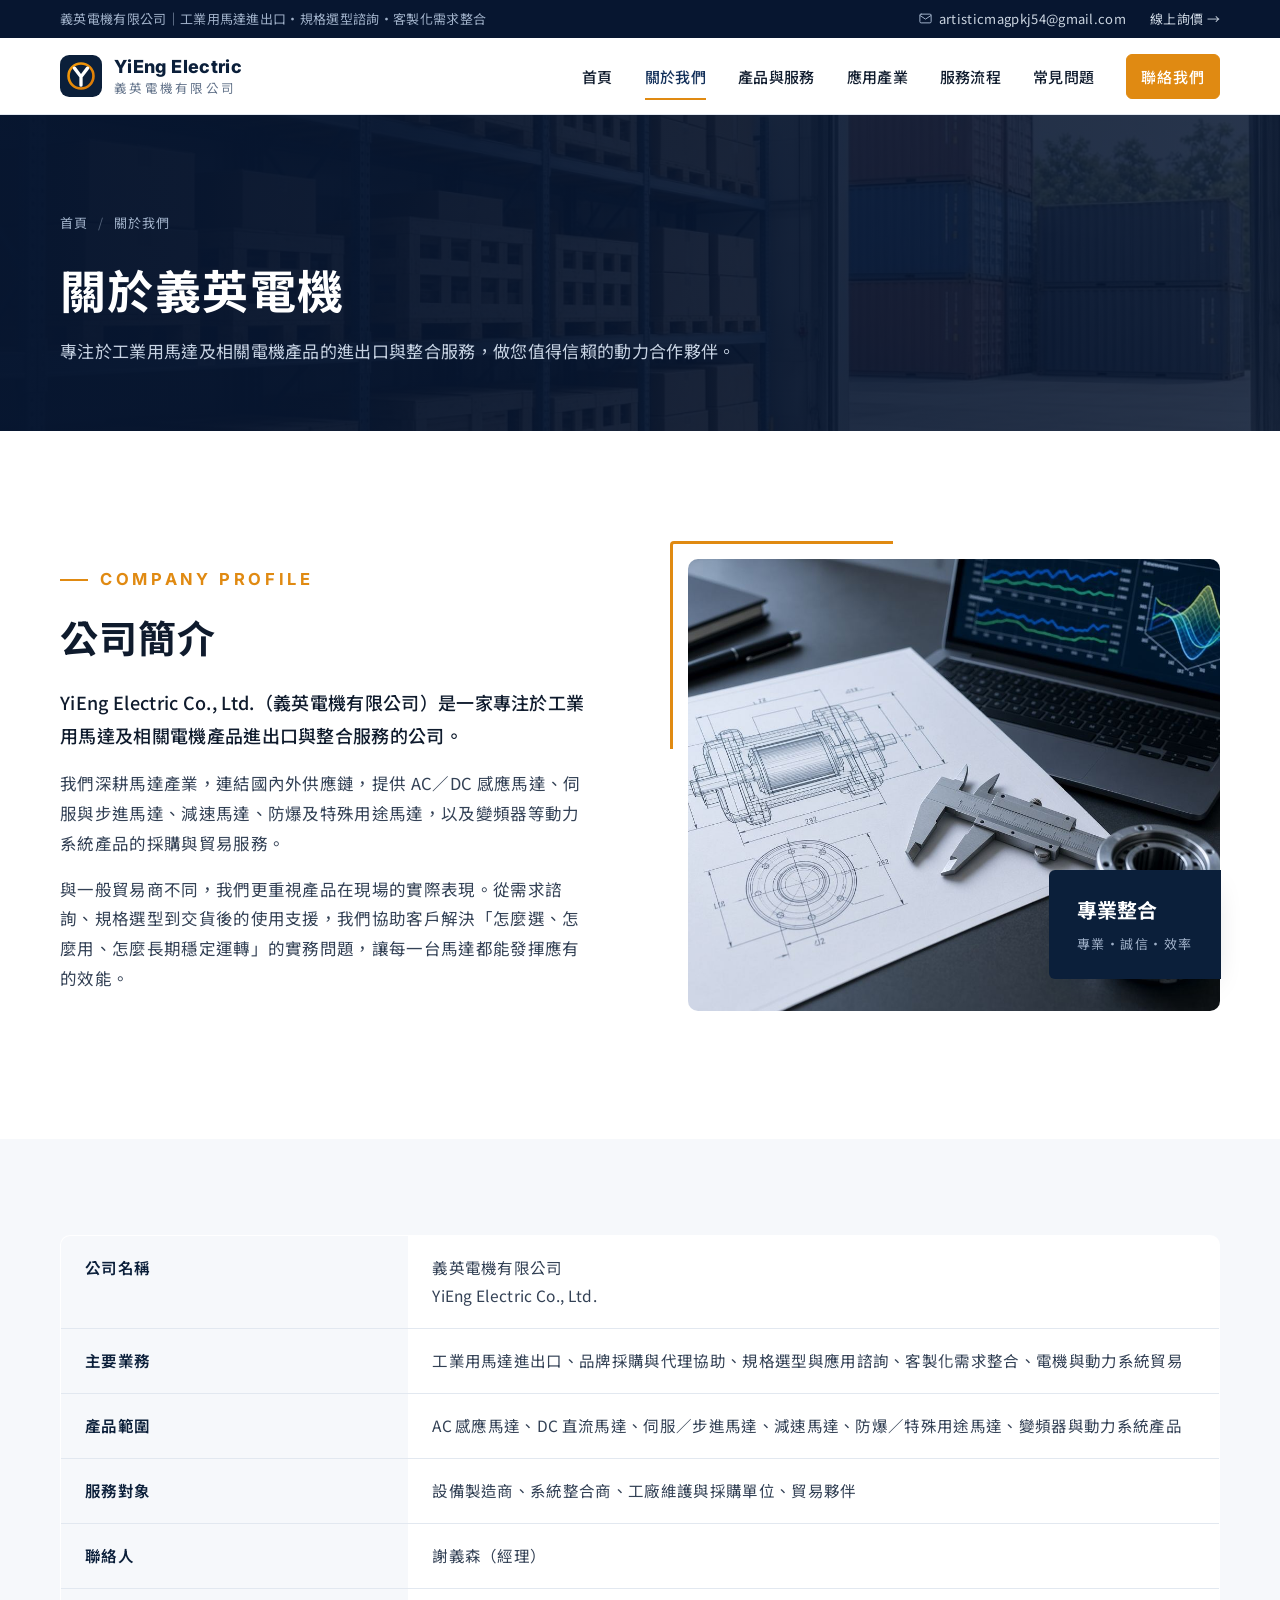
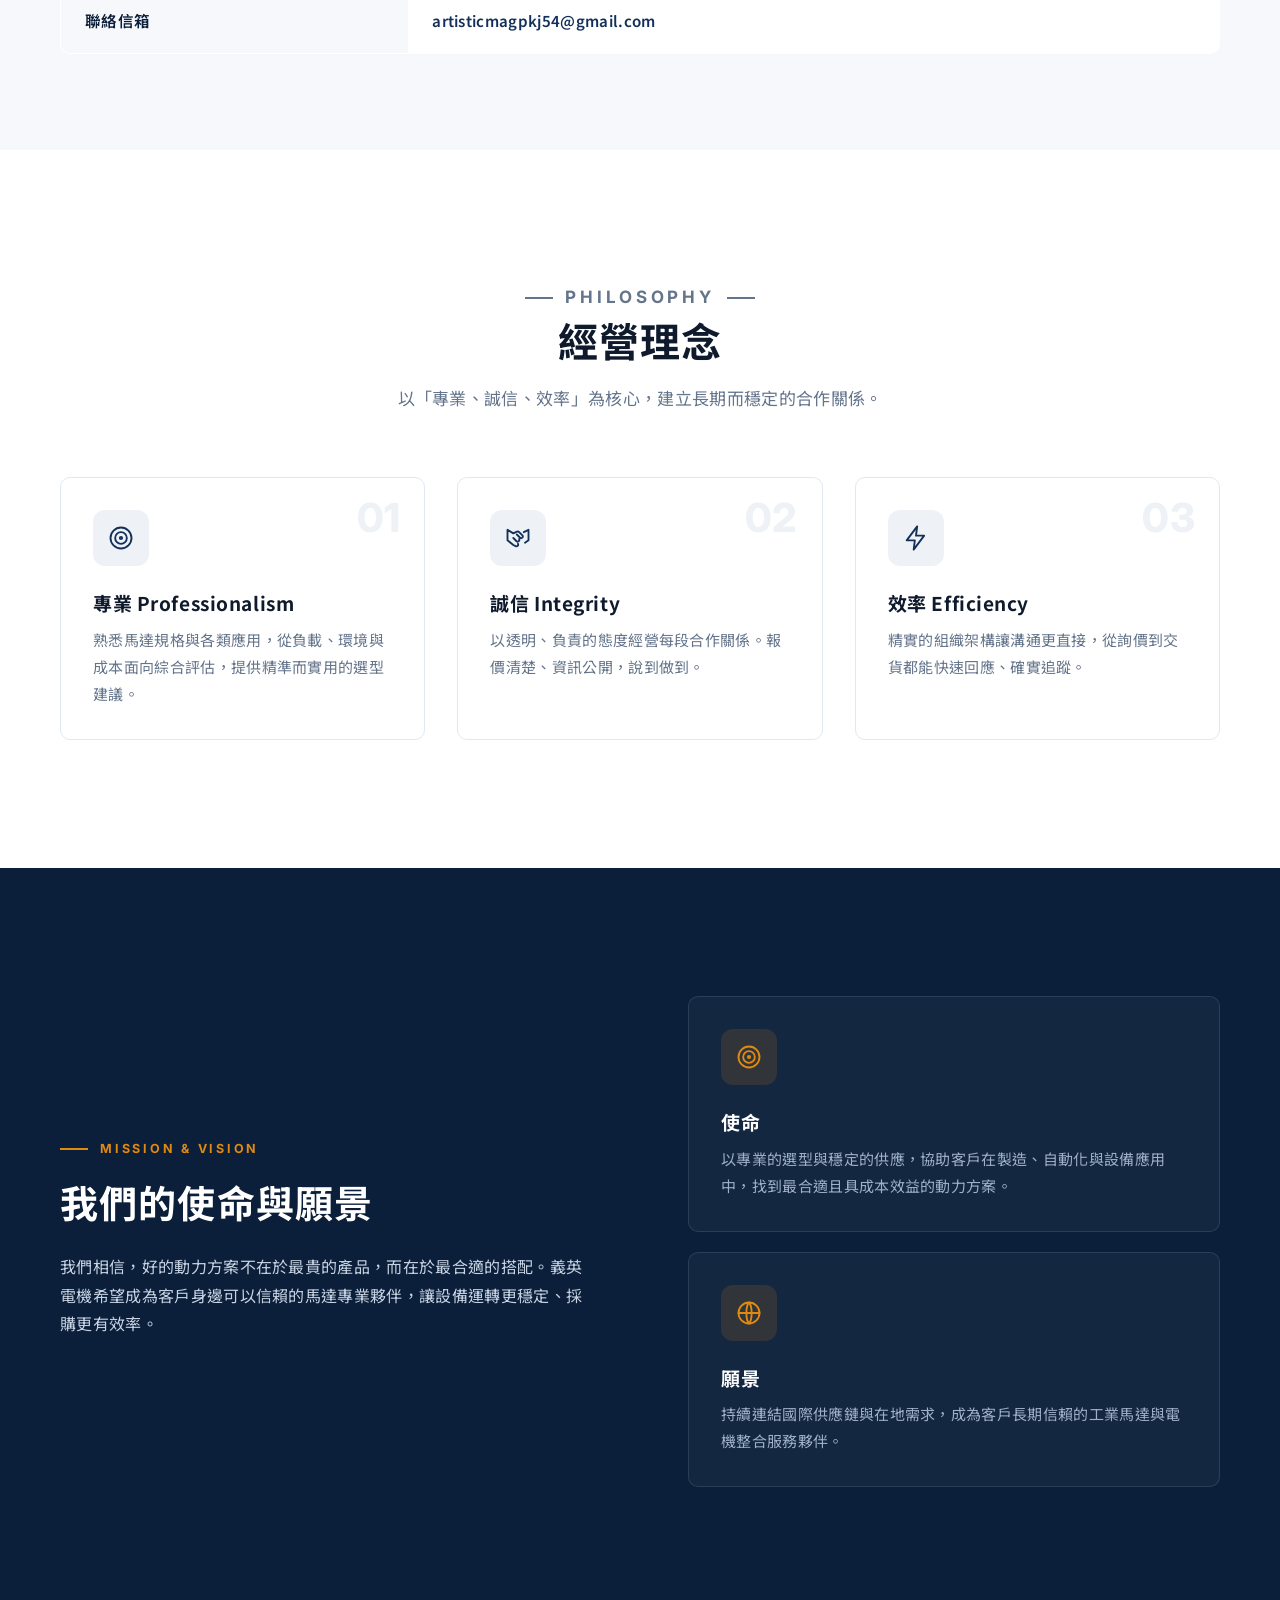
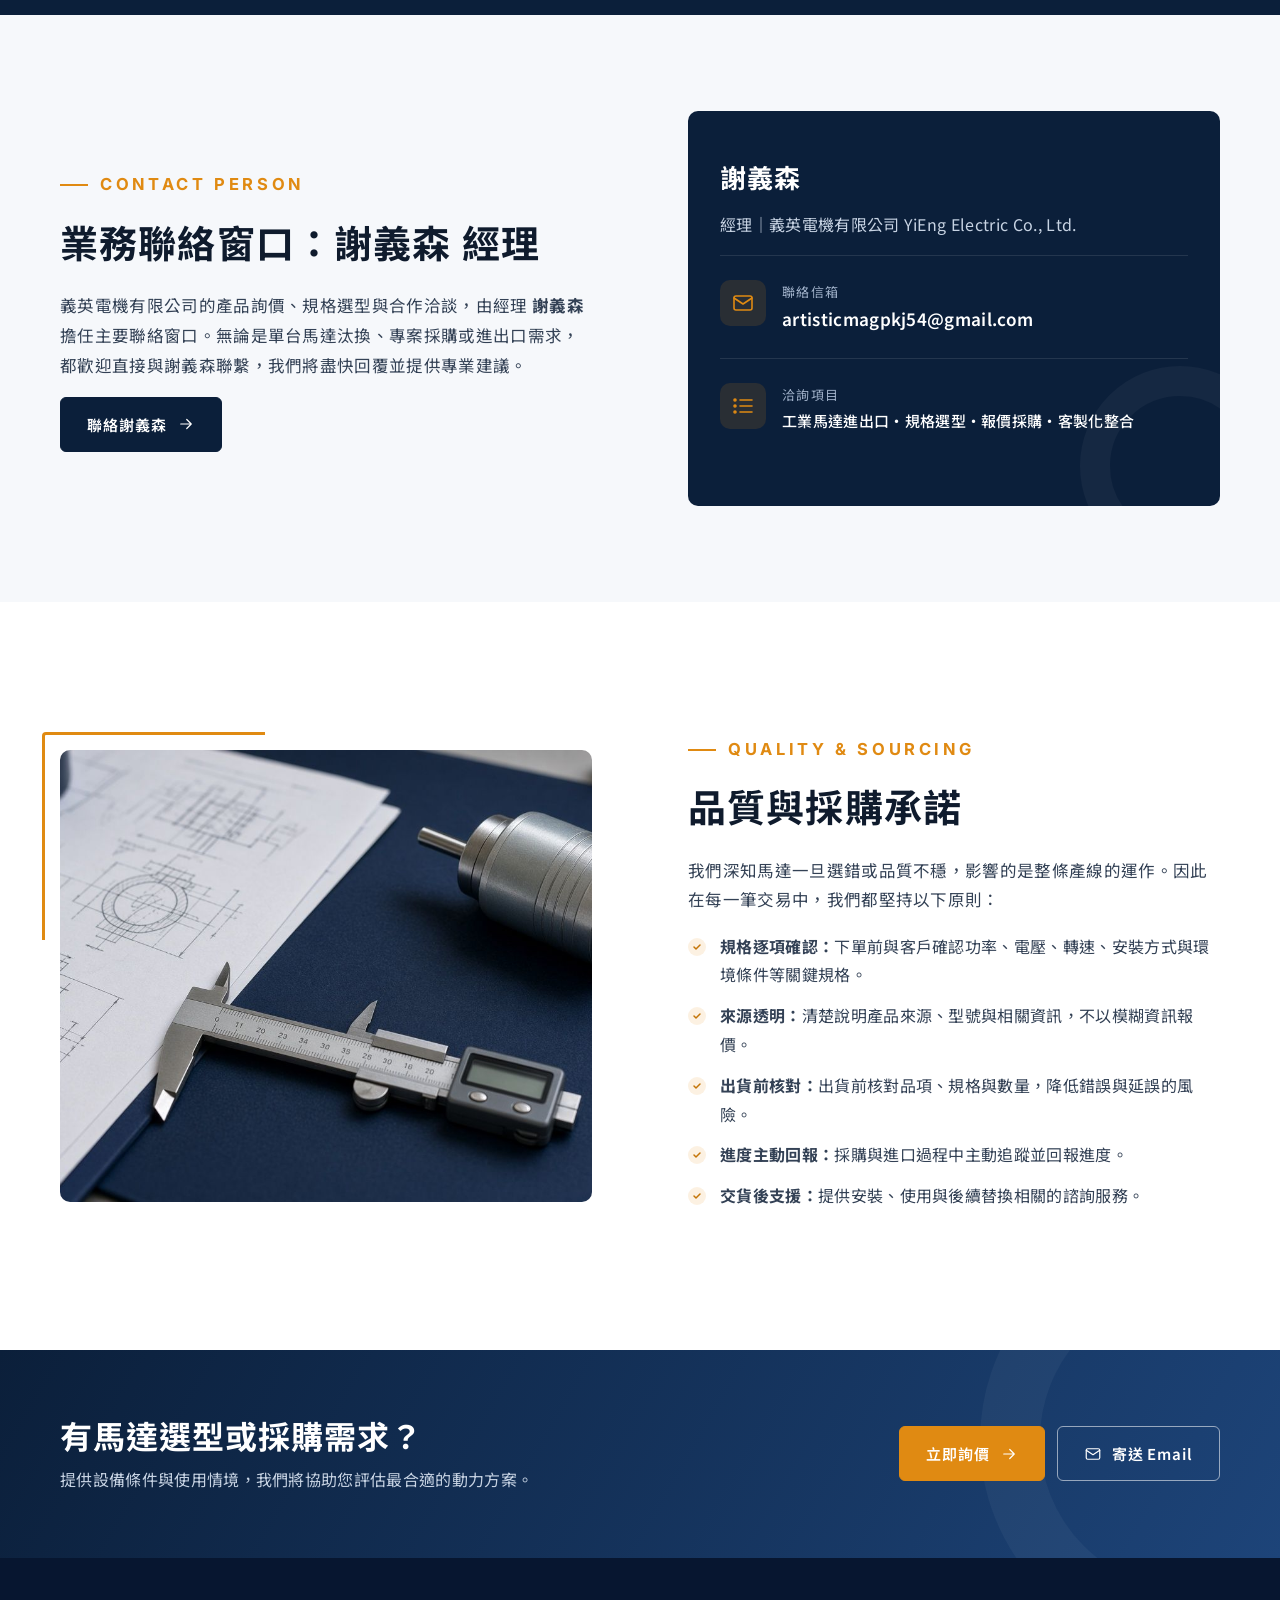
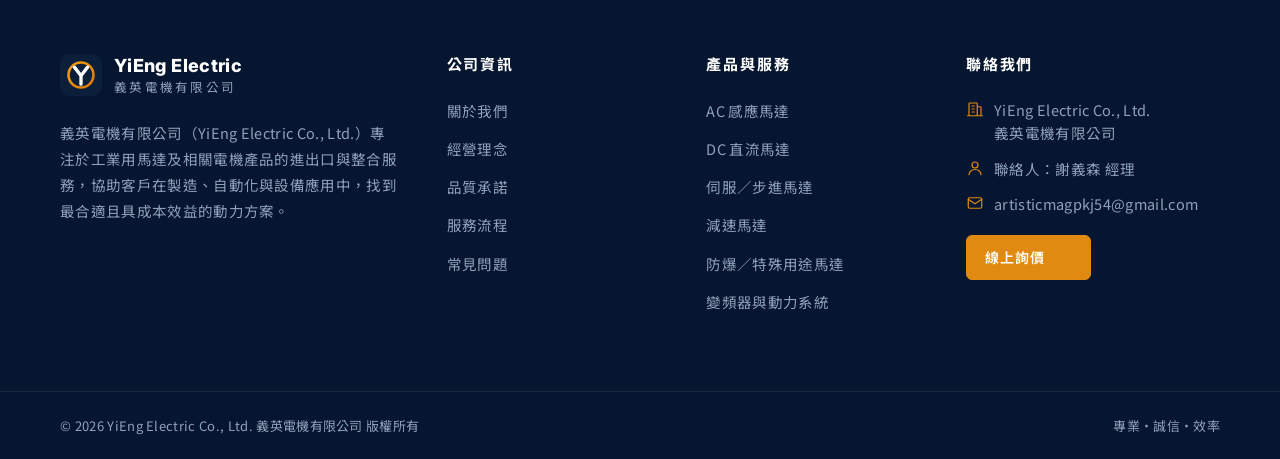
==== commit 740e2d96: "SEO 強化：各頁標題/描述、canonical、OG/Twitter、結構化資料（Organization/Person/WebSite/Breadcrumb/FAQPage）、sitemap、ro" ====
--- a/about.html
+++ b/about.html
@@ -3,45 +3,63 @@
 <head>
 <meta charset="UTF-8" />
 <meta name="viewport" content="width=device-width, initial-scale=1.0" />
-<title>關於我們｜YiEng Electric 義英電機有限公司</title>
-<meta name="description" content="認識義英電機有限公司：專注工業用馬達及電機產品進出口與整合服務，秉持專業、誠信、效率的經營理念。" />
-<meta name="robots" content="index, follow" />
-<meta property="og:title" content="關於我們｜YiEng Electric 義英電機有限公司" />
-<meta property="og:description" content="認識義英電機有限公司：專注工業用馬達及電機產品進出口與整合服務，秉持專業、誠信、效率的經營理念。" />
-<meta property="og:image" content="images/hero2.jpg" />
+<title>關於義英電機｜公司簡介與聯絡窗口謝義森｜義英電機有限公司 YiEng Electric</title>
+<meta name="description" content="認識義英電機有限公司（YiEng Electric）：專注工業馬達及電機產品進出口與整合服務，秉持專業、誠信、效率的理念；業務聯絡窗口為經理謝義森。" />
+<meta name="keywords" content="義英電機, 義英電機有限公司, YiEng Electric, 謝義森, 工業馬達進出口, 工業馬達, 馬達進口, 伺服馬達, 減速馬達, 防爆馬達, 變頻器" />
+<meta name="author" content="義英電機有限公司 YiEng Electric Co., Ltd." />
+<meta name="robots" content="index, follow, max-image-preview:large" />
+<link rel="canonical" href="https://eason1388.github.io/asdfghjkl/about.html" />
+<link rel="alternate" hreflang="zh-Hant-TW" href="https://eason1388.github.io/asdfghjkl/about.html" />
 <meta property="og:type" content="website" />
+<meta property="og:site_name" content="義英電機有限公司 YiEng Electric" />
+<meta property="og:locale" content="zh_TW" />
+<meta property="og:url" content="https://eason1388.github.io/asdfghjkl/about.html" />
+<meta property="og:title" content="關於義英電機｜公司簡介與聯絡窗口謝義森｜義英電機有限公司 YiEng Electric" />
+<meta property="og:description" content="認識義英電機有限公司（YiEng Electric）：專注工業馬達及電機產品進出口與整合服務，秉持專業、誠信、效率的理念；業務聯絡窗口為經理謝義森。" />
+<meta property="og:image" content="https://eason1388.github.io/asdfghjkl/images/og-image.jpg" />
+<meta property="og:image:width" content="1200" />
+<meta property="og:image:height" content="630" />
+<meta property="og:image:alt" content="義英電機有限公司 YiEng Electric 工業馬達" />
+<meta name="twitter:card" content="summary_large_image" />
+<meta name="twitter:title" content="關於義英電機｜公司簡介與聯絡窗口謝義森｜義英電機有限公司 YiEng Electric" />
+<meta name="twitter:description" content="認識義英電機有限公司（YiEng Electric）：專注工業馬達及電機產品進出口與整合服務，秉持專業、誠信、效率的理念；業務聯絡窗口為經理謝義森。" />
+<meta name="twitter:image" content="https://eason1388.github.io/asdfghjkl/images/og-image.jpg" />
 <meta name="theme-color" content="#0b1f3a" />
 <link rel="icon" href="images/favicon.svg" type="image/svg+xml" />
+<link rel="icon" href="images/favicon-32.png" sizes="32x32" type="image/png" />
+<link rel="apple-touch-icon" href="images/apple-touch-icon.png" sizes="180x180" />
+<link rel="sitemap" type="application/xml" href="sitemap.xml" />
+<link rel="preload" as="image" href="images/about.jpg" fetchpriority="high" />
 <link rel="preconnect" href="https://fonts.googleapis.com" />
 <link rel="preconnect" href="https://fonts.gstatic.com" crossorigin />
 <link href="https://fonts.googleapis.com/css2?family=Inter:wght@500;600;700;800&family=Noto+Sans+TC:wght@400;500;600;700&display=swap" rel="stylesheet" />
 <link rel="stylesheet" href="css/style.css" />
 <script>document.documentElement.className+=' js';</script>
-<script type="application/ld+json">{"@context":"https://schema.org","@type":"Organization","name":"YiEng Electric Co., Ltd.","alternateName":"義英電機有限公司","description":"專營工業用馬達及電機產品進出口、選型諮詢與客製化需求整合。","email":"artisticmagpkj54@gmail.com","contactPoint":{"@type":"ContactPoint","contactType":"sales","email":"artisticmagpkj54@gmail.com","availableLanguage":["zh-Hant","en"]}}</script>
+<script type="application/ld+json">{"@context":"https://schema.org","@graph":[{"@type":"Organization","@id":"https://eason1388.github.io/asdfghjkl/#organization","name":"義英電機有限公司","legalName":"義英電機有限公司","alternateName":["YiEng Electric Co., Ltd.","YiEng Electric","義英電機"],"url":"https://eason1388.github.io/asdfghjkl/","logo":{"@type":"ImageObject","url":"https://eason1388.github.io/asdfghjkl/images/logo-512.png","width":512,"height":512},"image":"https://eason1388.github.io/asdfghjkl/images/og-image.jpg","email":"artisticmagpkj54@gmail.com","description":"義英電機有限公司（YiEng Electric Co., Ltd.）專營工業用馬達及電機產品進出口，提供規格選型諮詢、品牌採購與代理協助、客製化需求整合與動力系統產品貿易。","knowsAbout":["工業馬達","馬達進出口","AC 感應馬達","DC 直流馬達","伺服馬達","步進馬達","減速馬達","防爆馬達","變頻器"],"employee":{"@id":"https://eason1388.github.io/asdfghjkl/#xie-yi-sen"},"contactPoint":{"@type":"ContactPoint","contactType":"sales","name":"謝義森","email":"artisticmagpkj54@gmail.com","availableLanguage":["zh-Hant","en"]}},{"@type":"WebSite","@id":"https://eason1388.github.io/asdfghjkl/#website","url":"https://eason1388.github.io/asdfghjkl/","name":"義英電機有限公司 YiEng Electric","alternateName":["義英電機","YiEng Electric"],"inLanguage":"zh-Hant-TW","publisher":{"@id":"https://eason1388.github.io/asdfghjkl/#organization"}},{"@type":"Person","@id":"https://eason1388.github.io/asdfghjkl/#xie-yi-sen","name":"謝義森","jobTitle":"經理","email":"artisticmagpkj54@gmail.com","worksFor":{"@id":"https://eason1388.github.io/asdfghjkl/#organization"},"url":"https://eason1388.github.io/asdfghjkl/about.html#contact-person"},{"@type":"WebPage","@id":"https://eason1388.github.io/asdfghjkl/about.html#webpage","url":"https://eason1388.github.io/asdfghjkl/about.html","name":"關於義英電機｜公司簡介與聯絡窗口謝義森｜義英電機有限公司 YiEng Electric","description":"認識義英電機有限公司（YiEng Electric）：專注工業馬達及電機產品進出口與整合服務，秉持專業、誠信、效率的理念；業務聯絡窗口為經理謝義森。","inLanguage":"zh-Hant-TW","isPartOf":{"@id":"https://eason1388.github.io/asdfghjkl/#website"},"about":{"@id":"https://eason1388.github.io/asdfghjkl/#organization"},"primaryImageOfPage":"https://eason1388.github.io/asdfghjkl/images/og-image.jpg"},{"@type":"BreadcrumbList","@id":"https://eason1388.github.io/asdfghjkl/about.html#breadcrumb","itemListElement":[{"@type":"ListItem","position":1,"name":"首頁","item":"https://eason1388.github.io/asdfghjkl/"},{"@type":"ListItem","position":2,"name":"關於我們","item":"https://eason1388.github.io/asdfghjkl/about.html"}]}]}</script>
 </head>
 <body>
 <div class="topbar"><div class="container">
-  <div class="tb-left">工業用馬達進出口・規格選型諮詢・客製化需求整合</div>
+  <div class="tb-left">義英電機有限公司｜工業用馬達進出口・規格選型諮詢・客製化需求整合</div>
   <div class="tb-right"><span><svg class="i" viewBox="0 0 24 24" aria-hidden="true"><rect x="3" y="5" width="18" height="14" rx="2"/><path d="M3 7l9 6 9-6"/></svg><a href="mailto:artisticmagpkj54@gmail.com">artisticmagpkj54@gmail.com</a></span><a href="contact.html">線上詢價 →</a></div>
 </div></div>
 <header class="header"><div class="container">
-  <a href="index.html" class="brand" aria-label="YiEng Electric 義英電機 首頁"><img src="images/logo.svg" alt="" width="42" height="42" /><span class="brand-text"><strong>YiEng Electric</strong><small>義英電機有限公司</small></span></a>
+  <a href="index.html" class="brand" aria-label="義英電機有限公司 YiEng Electric 首頁"><img src="images/logo.svg" alt="義英電機有限公司 YiEng Electric 標誌" width="42" height="42" /><span class="brand-text"><strong>YiEng Electric</strong><small>義英電機有限公司</small></span></a>
   <nav class="nav" aria-label="主選單">
-    <a href="index.html">首頁</a><a href="about.html" class="active">關於我們</a><a href="products.html">產品與服務</a><a href="industries.html">應用產業</a><a href="process.html">服務流程</a><a href="faq.html">常見問題</a>
+    <a href="index.html">首頁</a><a href="about.html" class="active" aria-current="page">關於我們</a><a href="products.html">產品與服務</a><a href="industries.html">應用產業</a><a href="process.html">服務流程</a><a href="faq.html">常見問題</a>
     <a href="contact.html" class="btn btn-sm">聯絡我們</a>
   </nav>
   <button class="nav-toggle" aria-label="開啟選單" aria-expanded="false"><span></span><span></span><span></span></button>
 </div></header>
 <main>
 <section class="page-hero"><div class="bg" style="background-image:url('images/about.jpg')"></div><div class="container">
-<div class="crumbs reveal"><a href="index.html">首頁</a><span class="sep">/</span><span>關於我們</span></div>
+<nav class="crumbs reveal" aria-label="麵包屑"><a href="index.html">首頁</a><span class="sep">/</span><span aria-current="page">關於我們</span></nav>
 <h1 class="reveal d1">關於義英電機</h1><p class="reveal d2">專注於工業用馬達及相關電機產品的進出口與整合服務，做您值得信賴的動力合作夥伴。</p></div></section>
 <section class="section"><div class="container grid-2">
 <div class="prose reveal"><p class="eyebrow">Company Profile</p><h2>公司簡介</h2>
 <p class="lead-text">YiEng Electric Co., Ltd.（義英電機有限公司）是一家專注於工業用馬達及相關電機產品進出口與整合服務的公司。</p>
 <p>我們深耕馬達產業，連結國內外供應鏈，提供 AC／DC 感應馬達、伺服與步進馬達、減速馬達、防爆及特殊用途馬達，以及變頻器等動力系統產品的採購與貿易服務。</p>
 <p>與一般貿易商不同，我們更重視產品在現場的實際表現。從需求諮詢、規格選型到交貨後的使用支援，我們協助客戶解決「怎麼選、怎麼用、怎麼長期穩定運轉」的實務問題，讓每一台馬達都能發揮應有的效能。</p></div>
-<div class="media-frame reveal d1"><img src="images/consulting.jpg" alt="馬達技術圖面與規格分析" loading="lazy" /><div class="media-tag"><strong>專業整合</strong><span>專業・誠信・效率</span></div></div>
+<div class="media-frame reveal d1"><img src="images/consulting.jpg" alt="義英電機馬達規格選型與技術圖面分析" loading="lazy" /><div class="media-tag"><strong>專業整合</strong><span>專業・誠信・效率</span></div></div>
 </div></section>
 
 <section class="section-sm bg-light"><div class="container">
@@ -50,7 +68,7 @@
 <tr><th>主要業務</th><td>工業用馬達進出口、品牌採購與代理協助、規格選型與應用諮詢、客製化需求整合、電機與動力系統貿易</td></tr>
 <tr><th>產品範圍</th><td>AC 感應馬達、DC 直流馬達、伺服／步進馬達、減速馬達、防爆／特殊用途馬達、變頻器與動力系統產品</td></tr>
 <tr><th>服務對象</th><td>設備製造商、系統整合商、工廠維護與採購單位、貿易夥伴</td></tr>
-<tr><th>聯絡人</th><td>謝義森</td></tr>
+<tr><th>聯絡人</th><td>謝義森（經理）</td></tr>
 <tr><th>聯絡信箱</th><td><a href="mailto:artisticmagpkj54@gmail.com" class="link-arrow">artisticmagpkj54@gmail.com</a></td></tr>
 </table></div></section>
 
@@ -70,8 +88,17 @@
 <div class="fcard"><div class="ficon"><svg class="i" viewBox="0 0 24 24" aria-hidden="true"><circle cx="12" cy="12" r="9"/><path d="M3 12h18M12 3c3 3.3 3 14.7 0 18M12 3c-3 3.3-3 14.7 0 18"/></svg></div><h3>願景</h3><p>持續連結國際供應鏈與在地需求，成為客戶長期信賴的工業馬達與電機整合服務夥伴。</p></div>
 </div></div></section>
 
+<section class="section-sm bg-light" id="contact-person"><div class="container grid-2">
+<div class="prose reveal"><p class="eyebrow">Contact Person</p><h2>業務聯絡窗口：謝義森 經理</h2>
+<p>義英電機有限公司的產品詢價、規格選型與合作洽談，由經理 <strong>謝義森</strong> 擔任主要聯絡窗口。無論是單台馬達汰換、專案採購或進出口需求，都歡迎直接與謝義森聯繫，我們將盡快回覆並提供專業建議。</p>
+<a href="contact.html" class="btn btn-navy">聯絡謝義森 <svg class="i" viewBox="0 0 24 24" aria-hidden="true"><path d="M5 12h14M13 6l6 6-6 6"/></svg></a></div>
+<div class="ccard reveal d1"><h2>謝義森</h2><p>經理｜義英電機有限公司 YiEng Electric Co., Ltd.</p>
+<div class="citem"><div class="ci"><svg class="i" viewBox="0 0 24 24" aria-hidden="true"><rect x="3" y="5" width="18" height="14" rx="2"/><path d="M3 7l9 6 9-6"/></svg></div><div><small>聯絡信箱</small><strong><a href="mailto:artisticmagpkj54@gmail.com">artisticmagpkj54@gmail.com</a></strong></div></div>
+<div class="citem"><div class="ci"><svg class="i" viewBox="0 0 24 24" aria-hidden="true"><path d="M9 6h12M9 12h12M9 18h12"/><circle cx="4" cy="6" r="1"/><circle cx="4" cy="12" r="1"/><circle cx="4" cy="18" r="1"/></svg></div><div><small>洽詢項目</small><strong style="font-size:15px;font-weight:500">工業馬達進出口・規格選型・報價採購・客製化整合</strong></div></div>
+</div></div></section>
+
 <section class="section" id="quality"><div class="container grid-2">
-<div class="media-frame reveal"><img src="images/quality.jpg" alt="馬達規格量測與圖面確認" loading="lazy" /></div>
+<div class="media-frame reveal"><img src="images/quality.jpg" alt="義英電機馬達品質把關：規格量測與圖面確認" loading="lazy" /></div>
 <div class="prose reveal d1"><p class="eyebrow">Quality &amp; Sourcing</p><h2>品質與採購承諾</h2>
 <p>我們深知馬達一旦選錯或品質不穩，影響的是整條產線的運作。因此在每一筆交易中，我們都堅持以下原則：</p>
 <ul class="checklist">
@@ -89,8 +116,8 @@
 <footer class="footer">
   <div class="container f-top">
     <div>
-      <a href="index.html" class="brand"><img src="images/logo.svg" alt="" width="42" height="42" /><span class="brand-text"><strong>YiEng Electric</strong><small>義英電機有限公司</small></span></a>
-      <p class="f-about">專注於工業用馬達及相關電機產品的進出口與整合服務，協助客戶在製造、自動化與設備應用中，找到最合適且具成本效益的動力方案。</p>
+      <a href="index.html" class="brand"><img src="images/logo.svg" alt="義英電機有限公司 標誌" width="42" height="42" loading="lazy" /><span class="brand-text"><strong>YiEng Electric</strong><small>義英電機有限公司</small></span></a>
+      <p class="f-about">義英電機有限公司（YiEng Electric Co., Ltd.）專注於工業用馬達及相關電機產品的進出口與整合服務，協助客戶在製造、自動化與設備應用中，找到最合適且具成本效益的動力方案。</p>
     </div>
     <div><h4>公司資訊</h4><ul>
       <li><a href="about.html">關於我們</a></li><li><a href="about.html#philosophy">經營理念</a></li><li><a href="about.html#quality">品質承諾</a></li><li><a href="process.html">服務流程</a></li><li><a href="faq.html">常見問題</a></li></ul></div>
@@ -98,7 +125,7 @@
       <li><a href="products.html#ac">AC 感應馬達</a></li><li><a href="products.html#dc">DC 直流馬達</a></li><li><a href="products.html#servo">伺服／步進馬達</a></li><li><a href="products.html#gear">減速馬達</a></li><li><a href="products.html#special">防爆／特殊用途馬達</a></li><li><a href="products.html#drive">變頻器與動力系統</a></li></ul></div>
     <div class="f-contact"><h4>聯絡我們</h4><ul>
       <li><svg class="i" viewBox="0 0 24 24" aria-hidden="true"><path d="M4 21V5a1 1 0 0 1 1-1h9a1 1 0 0 1 1 1v16M15 9h4a1 1 0 0 1 1 1v11M2 21h20M8 8h3M8 12h3M8 16h3"/></svg><span>YiEng Electric Co., Ltd.<br/>義英電機有限公司</span></li>
-      <li><svg class="i" viewBox="0 0 24 24" aria-hidden="true"><circle cx="12" cy="8" r="4"/><path d="M4 21c0-4 3.6-7 8-7s8 3 8 7"/></svg><span>聯絡人：謝義森</span></li>
+      <li><svg class="i" viewBox="0 0 24 24" aria-hidden="true"><circle cx="12" cy="8" r="4"/><path d="M4 21c0-4 3.6-7 8-7s8 3 8 7"/></svg><span>聯絡人：謝義森 經理</span></li>
       <li><svg class="i" viewBox="0 0 24 24" aria-hidden="true"><rect x="3" y="5" width="18" height="14" rx="2"/><path d="M3 7l9 6 9-6"/></svg><a href="mailto:artisticmagpkj54@gmail.com">artisticmagpkj54@gmail.com</a></li></ul>
       <a href="contact.html" class="btn btn-sm" style="margin-top:8px">線上詢價 <svg class="i" viewBox="0 0 24 24" aria-hidden="true"><path d="M5 12h14M13 6l6 6-6 6"/></svg></a></div>
   </div>
--- a/css/style.css
+++ b/css/style.css
@@ -388,3 +388,4 @@
   details.qa .ans{padding-right:0}
   .form,.ccard{padding:var(--s4) var(--s3)}
 }
+.hero h1 .h1-brand{display:block;font-size:clamp(16px,1.6vw,20px);font-weight:600;letter-spacing:.3em;color:#c7d3e3;margin-bottom:14px}
